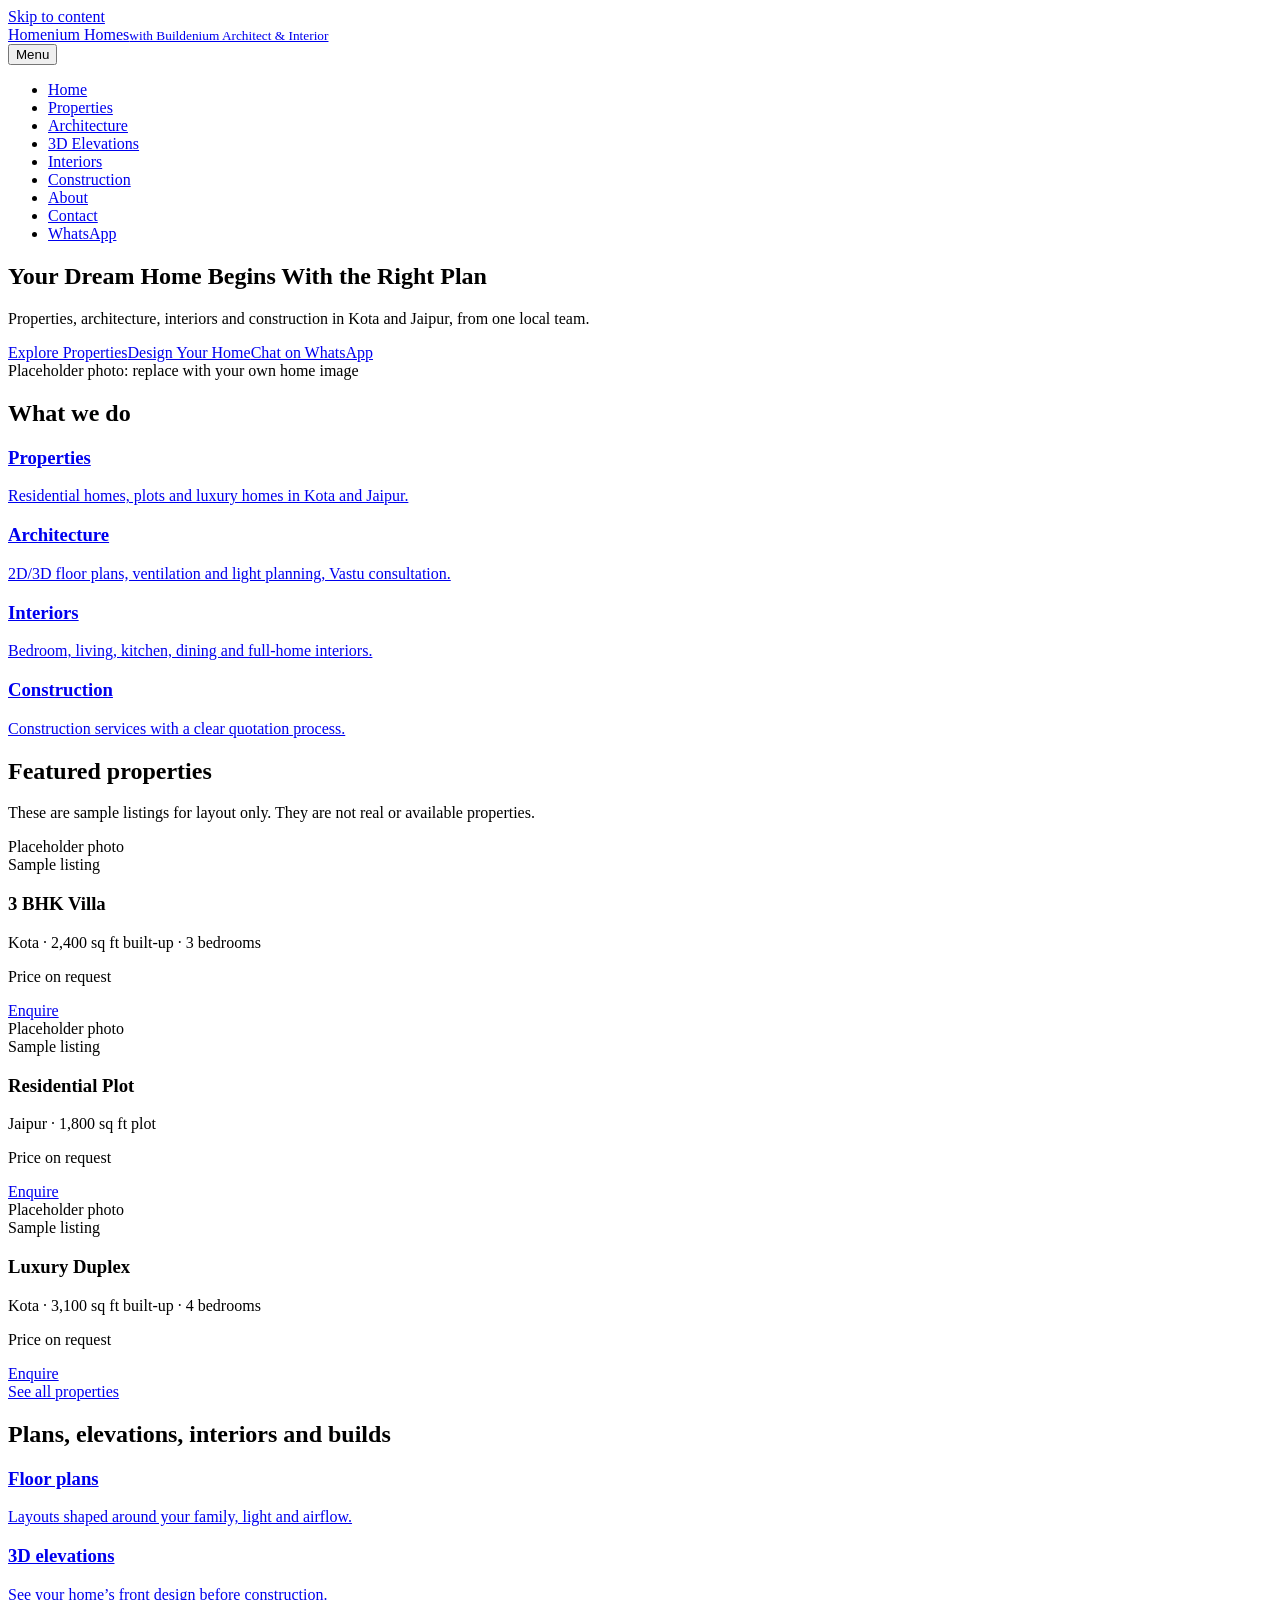
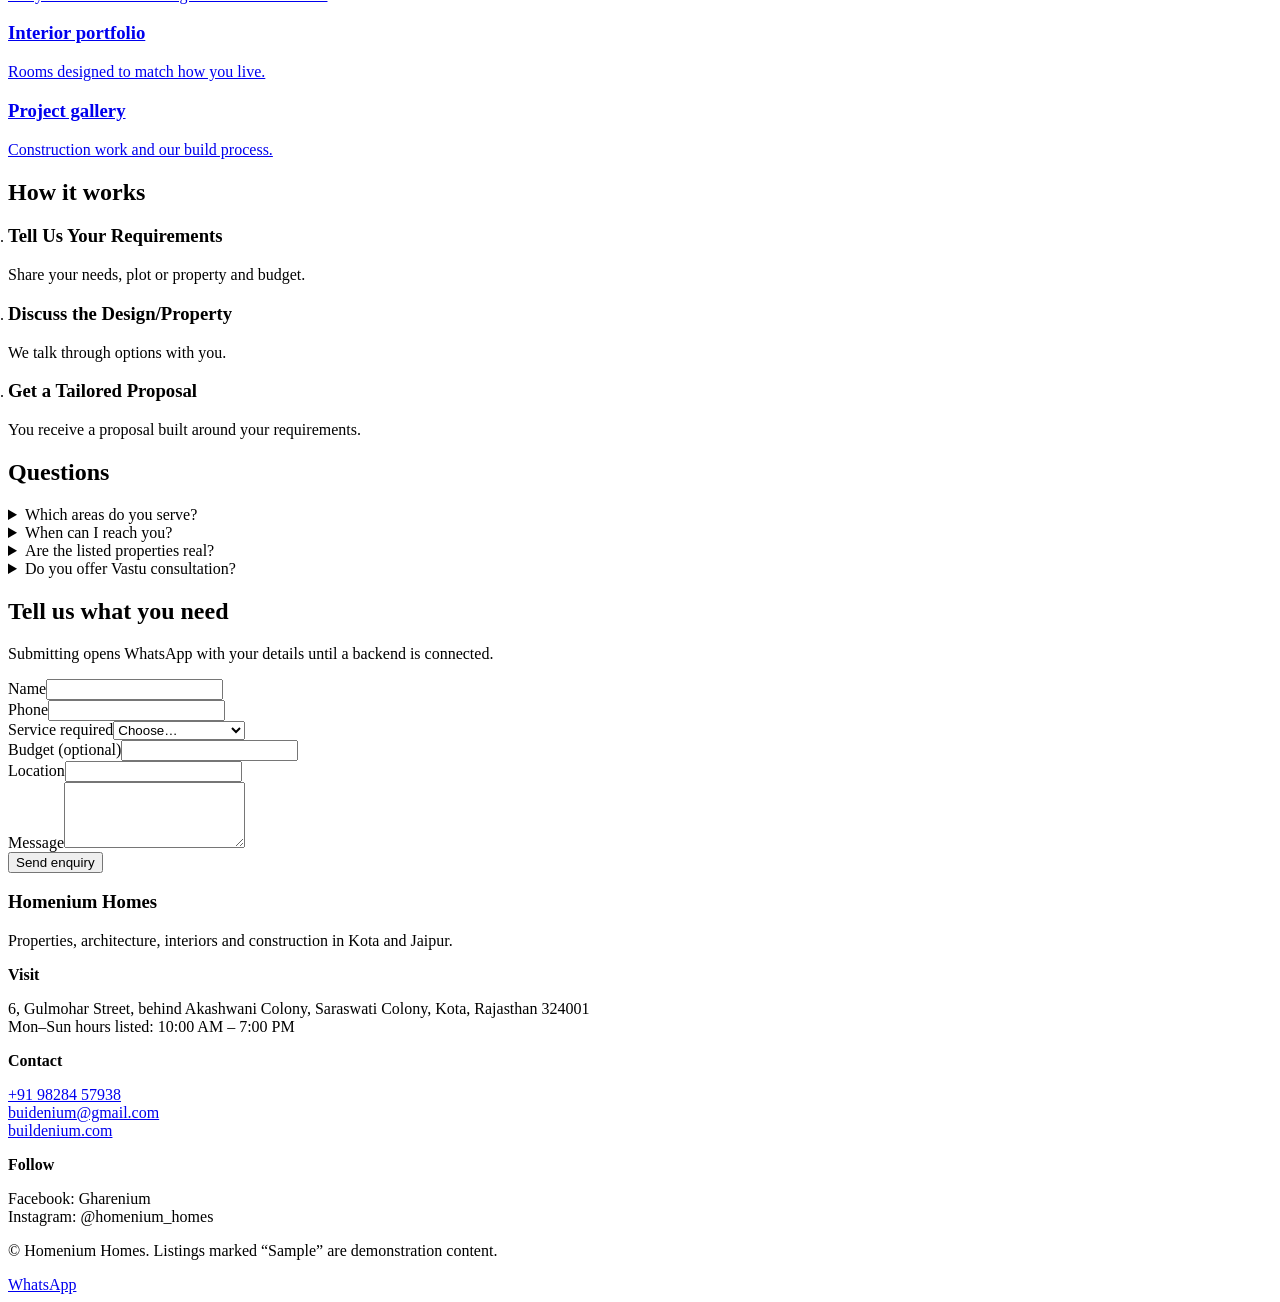
==== index.html @ a64d2742 "Add files via upload" ====
<!doctype html><html lang="en"><head><meta charset="utf-8"><meta name="viewport" content="width=device-width,initial-scale=1,viewport-fit=cover">
<title>Homenium Homes | Properties, Architecture &amp; Interiors in Kota and Jaipur</title><meta name="description" content="Homenium Homes and Buildenium Architect &amp; Interior: properties, floor plans, 3D elevations, Vastu, interiors and construction in Kota and Jaipur, Rajasthan."><link rel="canonical" href="https://www.buildenium.com/">
<link rel="preconnect" href="https://fonts.googleapis.com"><link rel="preconnect" href="https://fonts.gstatic.com" crossorigin>
<link href="https://fonts.googleapis.com/css2?family=Cormorant+Garamond:wght@600;700&family=Manrope:wght@400;600;700&display=swap" rel="stylesheet">
<link rel="stylesheet" href="assets/styles.css"></head><body><a class="skip" href="#main">Skip to content</a>
<header><div class="wrap bar"><a class="logo" href="index.html">Homenium Homes<small>with Buildenium Architect &amp; Interior</small></a>
<nav aria-label="Main"><button class="menu" aria-expanded="false" aria-controls="nv">Menu</button><ul id="nv">
<li><a href="index.html">Home</a></li><li><a href="properties.html">Properties</a></li><li><a href="architecture.html">Architecture</a></li><li><a href="elevations.html">3D Elevations</a></li><li><a href="interior.html">Interiors</a></li><li><a href="construction.html">Construction</a></li><li><a href="about.html">About</a></li><li><a href="contact.html">Contact</a></li>
<li><a class="btn wa sm" href="https://wa.me/919828457938" target="_blank" rel="noopener">WhatsApp</a></li></ul></nav></div></header><main id="main">
<script type="application/ld+json">{"@context":"https://schema.org","@type":"RealEstateAgent","name":"Homenium Homes","url":"https://www.buildenium.com","telephone":"+919828457938","email":"buidenium@gmail.com","address":{"@type":"PostalAddress","streetAddress":"6, Gulmohar Street, behind Akashwani Colony, Saraswati Colony","addressLocality":"Kota","addressRegion":"Rajasthan","postalCode":"324001","addressCountry":"IN"},"areaServed":["Kota","Jaipur"],"openingHours":"Mo-Su 10:00-19:00","sameAs":["https://www.instagram.com/homenium_homes"]}</script>
<section class="wrap hero"><div><h1>Your Dream Home Begins With the Right Plan</h1>
<p class="lead">Properties, architecture, interiors and construction in Kota and Jaipur, from one local team.</p>
<div class="btns"><a class="btn gold" href="properties.html">Explore Properties</a><a class="btn" href="architecture.html">Design Your Home</a><a class="btn wa" href="https://wa.me/919828457938" target="_blank" rel="noopener">Chat on WhatsApp</a></div></div>
<div class="ph" role="img" aria-label="Placeholder for a luxury Indian home photo"><span>Placeholder photo: replace with your own home image</span></div></section>
<section class="sec alt"><div class="wrap"><h2>What we do</h2><div class="grid">
<a class="card svc" href="properties.html"><h3>Properties</h3><p>Residential homes, plots and luxury homes in Kota and Jaipur.</p></a>
<a class="card svc" href="architecture.html"><h3>Architecture</h3><p>2D/3D floor plans, ventilation and light planning, Vastu consultation.</p></a>
<a class="card svc" href="interior.html"><h3>Interiors</h3><p>Bedroom, living, kitchen, dining and full-home interiors.</p></a>
<a class="card svc" href="construction.html"><h3>Construction</h3><p>Construction services with a clear quotation process.</p></a></div></div></section>
<section class="sec"><div class="wrap"><h2>Featured properties</h2><p class="lead">These are sample listings for layout only. They are not real or available properties.</p>
<div class="grid">
<article class="card"><div class="ph"><span>Placeholder photo</span></div><div class="body"><span class="tag">Sample listing</span><h3>3 BHK Villa</h3><p class="meta">Kota · 2,400 sq ft built-up · 3 bedrooms</p><p class="price">Price on request</p><a class="btn sm" href="contact.html#enquiry">Enquire</a></div></article>
<article class="card"><div class="ph"><span>Placeholder photo</span></div><div class="body"><span class="tag">Sample listing</span><h3>Residential Plot</h3><p class="meta">Jaipur · 1,800 sq ft plot</p><p class="price">Price on request</p><a class="btn sm" href="contact.html#enquiry">Enquire</a></div></article>
<article class="card"><div class="ph"><span>Placeholder photo</span></div><div class="body"><span class="tag">Sample listing</span><h3>Luxury Duplex</h3><p class="meta">Kota · 3,100 sq ft built-up · 4 bedrooms</p><p class="price">Price on request</p><a class="btn sm" href="contact.html#enquiry">Enquire</a></div></article></div>
<div class="btns"><a class="btn ghost" href="properties.html">See all properties</a></div></div></section>
<section class="sec alt"><div class="wrap"><h2>Plans, elevations, interiors and builds</h2><div class="grid">
<a class="card svc" href="architecture.html"><h3>Floor plans</h3><p>Layouts shaped around your family, light and airflow.</p></a>
<a class="card svc" href="elevations.html"><h3>3D elevations</h3><p>See your home’s front design before construction.</p></a>
<a class="card svc" href="interior.html"><h3>Interior portfolio</h3><p>Rooms designed to match how you live.</p></a>
<a class="card svc" href="construction.html"><h3>Project gallery</h3><p>Construction work and our build process.</p></a></div></div></section>
<section class="sec"><div class="wrap"><h2>How it works</h2><ol class="steps" style="padding:0">
<li><h3>Tell Us Your Requirements</h3><p>Share your needs, plot or property and budget.</p></li>
<li><h3>Discuss the Design/Property</h3><p>We talk through options with you.</p></li>
<li><h3>Get a Tailored Proposal</h3><p>You receive a proposal built around your requirements.</p></li></ol></div></section>
<section class="sec alt"><div class="wrap"><h2>Questions</h2>
<details><summary>Which areas do you serve?</summary><p>Kota and Jaipur, Rajasthan.</p></details>
<details><summary>When can I reach you?</summary><p>10:00 AM to 7:00 PM. Call or WhatsApp +91 98284 57938.</p></details>
<details><summary>Are the listed properties real?</summary><p>Listings marked “Sample” are demonstration content. Ask us for current availability.</p></details>
<details><summary>Do you offer Vastu consultation?</summary><p>Yes, as part of architectural planning.</p></details></div></section>
<section class="sec" id="contact"><div class="wrap" style="max-width:640px"><h2>Tell us what you need</h2><p class="lead">Submitting opens WhatsApp with your details until a backend is connected.</p>
<form id="enquiry" novalidate>
<div><label for="name">Name</label><input id="name" name="name" autocomplete="name" required><div class="err" id="e-name"></div></div>
<div><label for="phone">Phone</label><input id="phone" name="phone" type="tel" autocomplete="tel" required><div class="err" id="e-phone"></div></div>
<div><label for="service">Service required</label><select id="service" name="service"><option value="">Choose…</option><option>Property purchase</option><option>Plot</option><option>Floor plan (2D/3D)</option><option>3D elevation</option><option>Vastu consultation</option><option>Interior design</option><option>Construction</option></select><div class="err" id="e-service"></div></div>
<div><label for="budget">Budget (optional)</label><input id="budget" name="budget"></div>
<div><label for="location">Location</label><input id="location" name="location" required><div class="err" id="e-location"></div></div>
<div><label for="message">Message</label><textarea id="message" name="message" rows="4"></textarea></div>
<button class="btn gold" type="submit">Send enquiry</button><div class="status" role="status" aria-live="polite"></div></form></div></section>
</main><footer><div class="wrap grid"><div><h3>Homenium Homes</h3><p>Properties, architecture, interiors and construction in Kota and Jaipur.</p></div>
<div><b>Visit</b><p>6, Gulmohar Street, behind Akashwani Colony, Saraswati Colony, Kota, Rajasthan 324001<br>Mon–Sun hours listed: 10:00 AM – 7:00 PM</p></div>
<div><b>Contact</b><p><a href="tel:+919828457938">+91 98284 57938</a><br><a href="mailto:buidenium@gmail.com">buidenium@gmail.com</a><br><a href="https://www.buildenium.com">buildenium.com</a></p></div>
<div><b>Follow</b><p>Facebook: Gharenium<br>Instagram: @homenium_homes</p></div></div>
<div class="wrap"><p class="meta">© <span data-year></span> Homenium Homes. Listings marked “Sample” are demonstration content.</p></div></footer>
<a class="fab" href="https://wa.me/919828457938" target="_blank" rel="noopener" aria-label="Chat on WhatsApp">WhatsApp</a><script src="assets/script.js"></script></body></html>
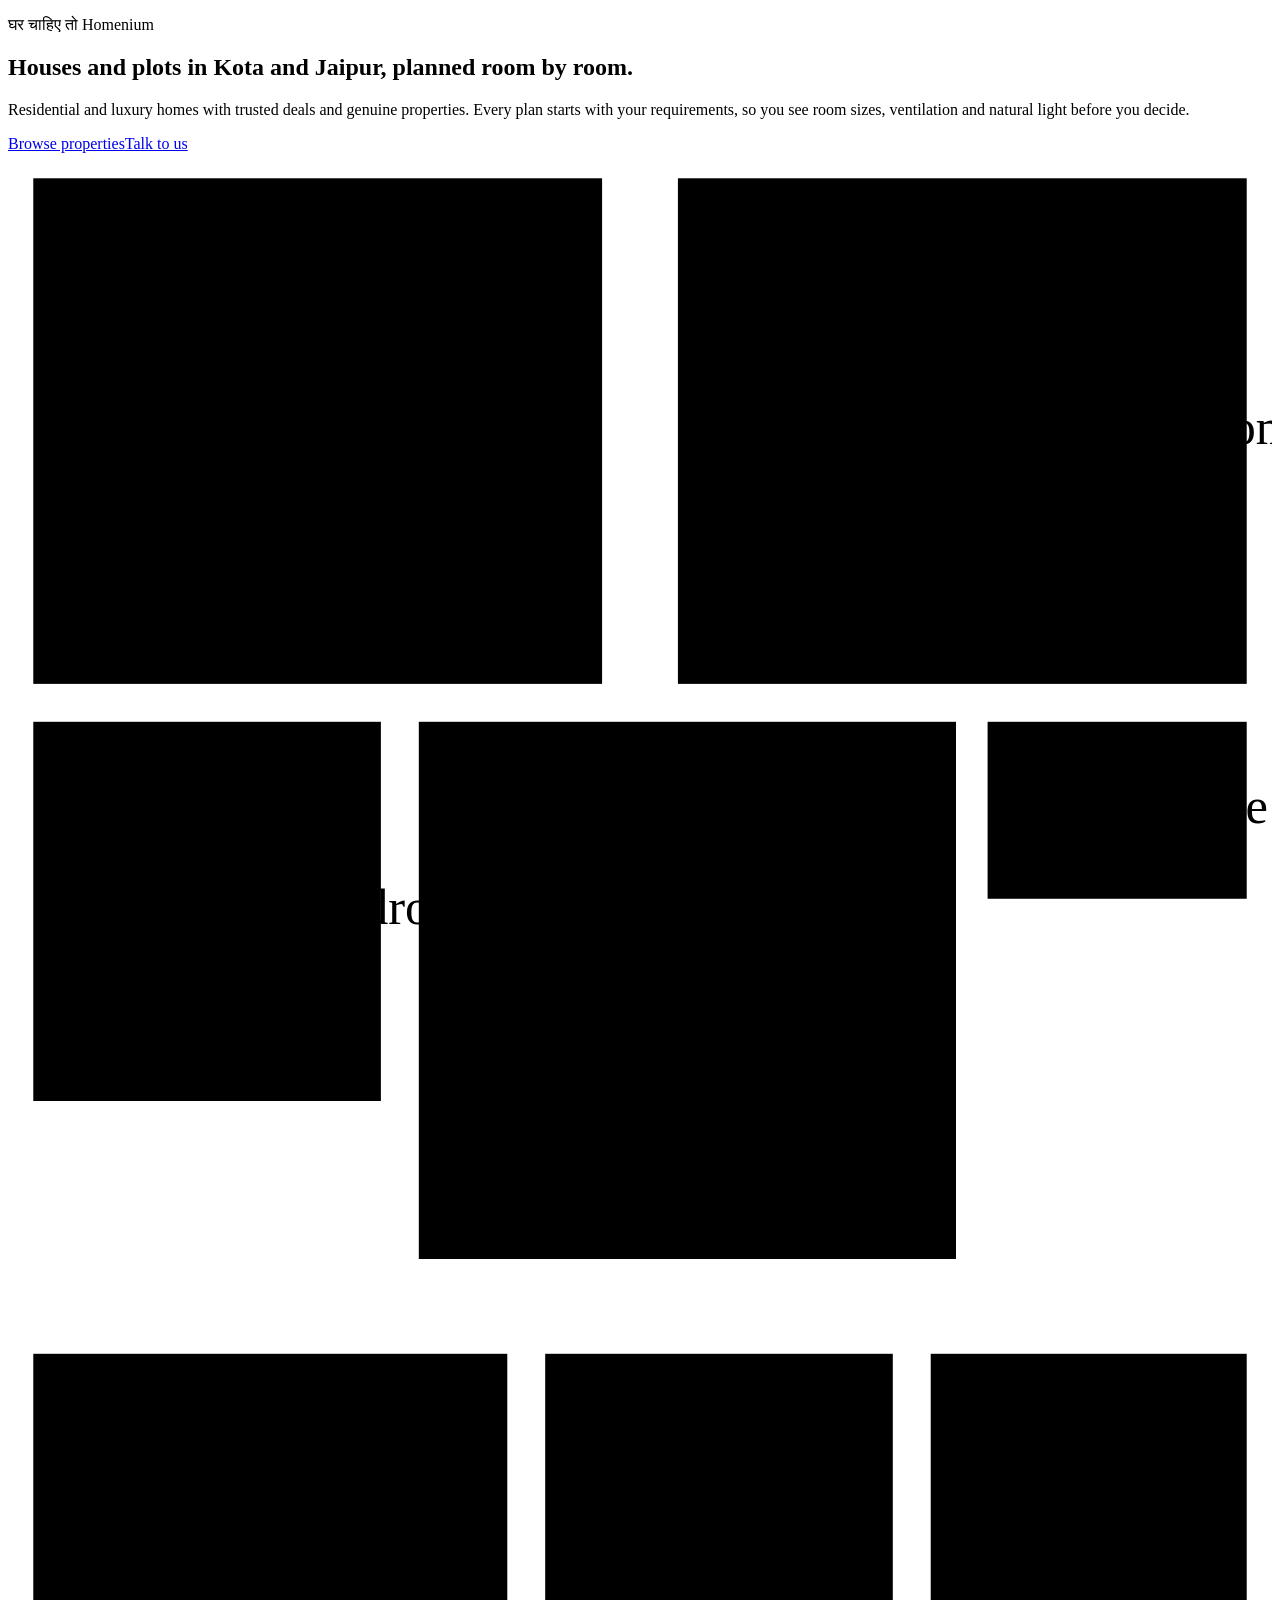
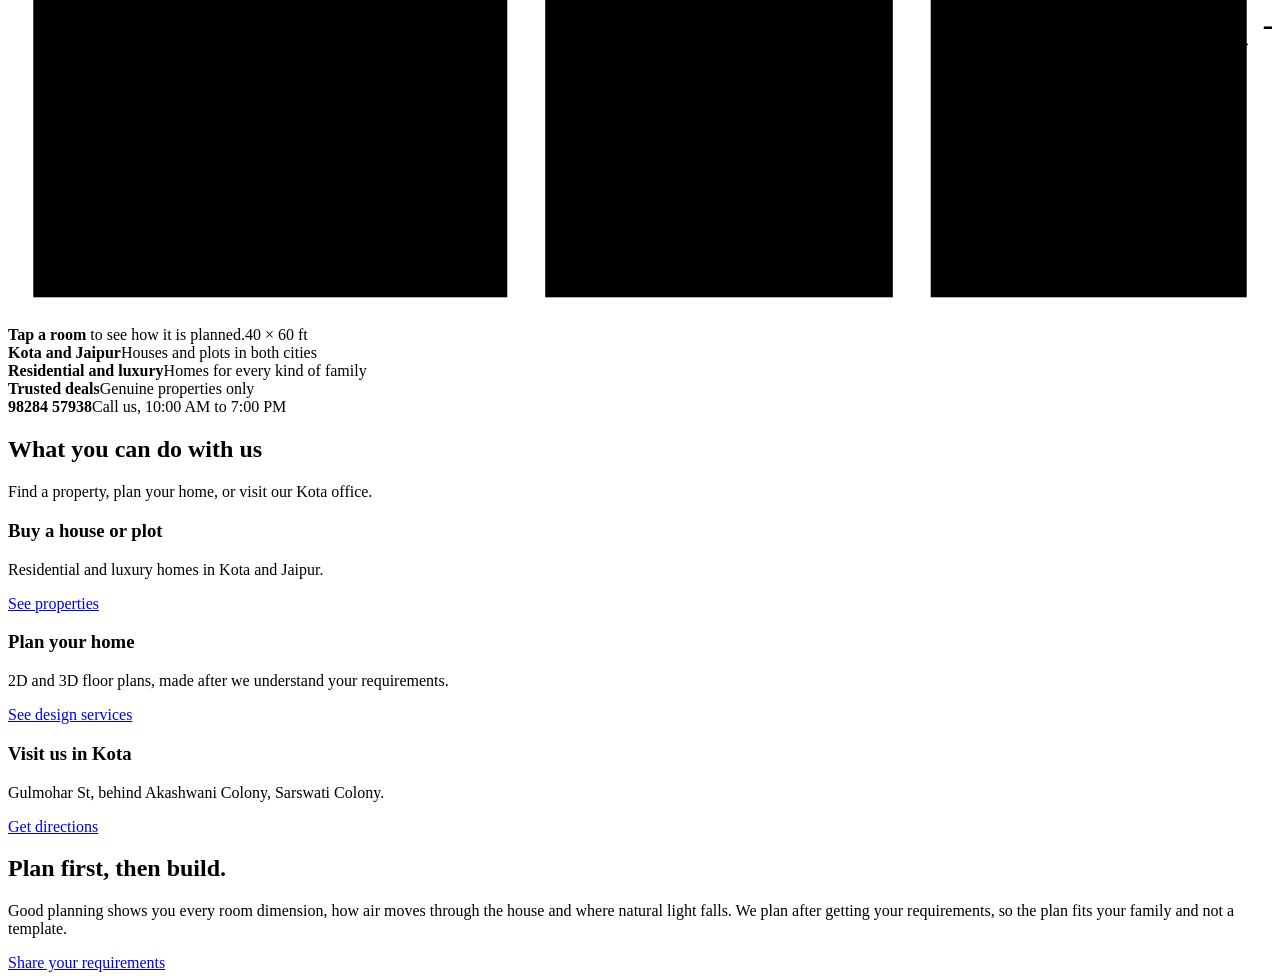
==== commit ecaae526: "Rename index-1.html to index.html" ====
--- a/index.html
+++ b/index.html
@@ -1,54 +1,20 @@
-<!doctype html><html lang="en"><head><meta charset="utf-8"><meta name="viewport" content="width=device-width,initial-scale=1,viewport-fit=cover">
-<title>Homenium Homes | Properties, Architecture &amp; Interiors in Kota and Jaipur</title><meta name="description" content="Homenium Homes and Buildenium Architect &amp; Interior: properties, floor plans, 3D elevations, Vastu, interiors and construction in Kota and Jaipur, Rajasthan."><link rel="canonical" href="https://www.buildenium.com/">
-<link rel="preconnect" href="https://fonts.googleapis.com"><link rel="preconnect" href="https://fonts.gstatic.com" crossorigin>
-<link href="https://fonts.googleapis.com/css2?family=Cormorant+Garamond:wght@600;700&family=Manrope:wght@400;600;700&display=swap" rel="stylesheet">
-<link rel="stylesheet" href="assets/styles.css"></head><body><a class="skip" href="#main">Skip to content</a>
-<header><div class="wrap bar"><a class="logo" href="index.html">Homenium Homes<small>with Buildenium Architect &amp; Interior</small></a>
-<nav aria-label="Main"><button class="menu" aria-expanded="false" aria-controls="nv">Menu</button><ul id="nv">
-<li><a href="index.html">Home</a></li><li><a href="properties.html">Properties</a></li><li><a href="architecture.html">Architecture</a></li><li><a href="elevations.html">3D Elevations</a></li><li><a href="interior.html">Interiors</a></li><li><a href="construction.html">Construction</a></li><li><a href="about.html">About</a></li><li><a href="contact.html">Contact</a></li>
-<li><a class="btn wa sm" href="https://wa.me/919828457938" target="_blank" rel="noopener">WhatsApp</a></li></ul></nav></div></header><main id="main">
-<script type="application/ld+json">{"@context":"https://schema.org","@type":"RealEstateAgent","name":"Homenium Homes","url":"https://www.buildenium.com","telephone":"+919828457938","email":"buidenium@gmail.com","address":{"@type":"PostalAddress","streetAddress":"6, Gulmohar Street, behind Akashwani Colony, Saraswati Colony","addressLocality":"Kota","addressRegion":"Rajasthan","postalCode":"324001","addressCountry":"IN"},"areaServed":["Kota","Jaipur"],"openingHours":"Mo-Su 10:00-19:00","sameAs":["https://www.instagram.com/homenium_homes"]}</script>
-<section class="wrap hero"><div><h1>Your Dream Home Begins With the Right Plan</h1>
-<p class="lead">Properties, architecture, interiors and construction in Kota and Jaipur, from one local team.</p>
-<div class="btns"><a class="btn gold" href="properties.html">Explore Properties</a><a class="btn" href="architecture.html">Design Your Home</a><a class="btn wa" href="https://wa.me/919828457938" target="_blank" rel="noopener">Chat on WhatsApp</a></div></div>
-<div class="ph" role="img" aria-label="Placeholder for a luxury Indian home photo"><span>Placeholder photo: replace with your own home image</span></div></section>
-<section class="sec alt"><div class="wrap"><h2>What we do</h2><div class="grid">
-<a class="card svc" href="properties.html"><h3>Properties</h3><p>Residential homes, plots and luxury homes in Kota and Jaipur.</p></a>
-<a class="card svc" href="architecture.html"><h3>Architecture</h3><p>2D/3D floor plans, ventilation and light planning, Vastu consultation.</p></a>
-<a class="card svc" href="interior.html"><h3>Interiors</h3><p>Bedroom, living, kitchen, dining and full-home interiors.</p></a>
-<a class="card svc" href="construction.html"><h3>Construction</h3><p>Construction services with a clear quotation process.</p></a></div></div></section>
-<section class="sec"><div class="wrap"><h2>Featured properties</h2><p class="lead">These are sample listings for layout only. They are not real or available properties.</p>
+<!DOCTYPE html><html lang="en"><head><meta charset="utf-8"><meta name="viewport" content="width=device-width,initial-scale=1"><meta name="description" content="Homenium Homes: houses and plots in Kota and Jaipur. Residential and luxury homes, trusted deals, genuine properties."><title>Houses and plots in Kota and Jaipur | Homenium Homes</title><link rel="preconnect" href="https://fonts.googleapis.com"><link rel="preconnect" href="https://fonts.gstatic.com" crossorigin><link href="https://fonts.googleapis.com/css2?family=DM+Sans:wght@400;500;700&family=Fraunces:wght@500;600&display=swap" rel="stylesheet"><link rel="stylesheet" href="css/styles.css"></head><body data-page="index"><div id="site-header"></div><main>
+<section class="hero"><div class="wrap hero-grid">
+<div><p class="hi">घर चाहिए तो Homenium</p><h1>Houses and plots in Kota and Jaipur, planned room by room.</h1>
+<p>Residential and luxury homes with trusted deals and genuine properties. Every plan starts with your requirements, so you see room sizes, ventilation and natural light before you decide.</p>
+<div class="row"><a class="btn" href="properties.html">Browse properties</a><a class="btn ghost" href="contact.html">Talk to us</a></div></div>
+<div class="plan"><svg viewBox="0 0 400 560" role="group" aria-label="Sample 40 by 60 ft luxury house plan"><rect class="room" tabindex="0" role="button" aria-label="Bedroom" data-name="Bedroom" data-note="Attached dressing area and wash room, with light from the open-to-sky court." x="8" y="8" width="180" height="160"/><rect class="room" tabindex="0" role="button" aria-label="Master bedroom" data-name="Master bedroom" data-note="Mirrors the bedroom across the court, with its own dressing and shower area." x="212" y="8" width="180" height="160"/><rect class="room" tabindex="0" role="button" aria-label="Kids bedroom" data-name="Kids bedroom" data-note="Placed beside the hall so it is easy to keep an eye on." x="8" y="180" width="110" height="120"/><rect class="room" tabindex="0" role="button" aria-label="Big hall" data-name="Big hall" data-note="The central living space that the other rooms open into." x="130" y="180" width="170" height="170"/><rect class="room" tabindex="0" role="button" aria-label="Temple" data-name="Temple" data-note="A dedicated puja space beside the staircase." x="310" y="180" width="82" height="56"/><rect class="room" tabindex="0" role="button" aria-label="Guest room" data-name="Guest room" data-note="Sits at the front, close to the porch and entrance." x="8" y="380" width="150" height="172"/><rect class="room" tabindex="0" role="button" aria-label="Porch" data-name="Porch" data-note="Covered parking for a car and a two-wheeler." x="170" y="380" width="110" height="172"/><rect class="room" tabindex="0" role="button" aria-label="Kitchen cum dining" data-name="Kitchen cum dining" data-note="Kitchen and dining combined, with a fridge niche." x="292" y="380" width="100" height="172"/><text x="98" y="92">Bedroom</text><text x="302" y="92">Master bedroom</text><text x="63" y="244">Kids bedroom</text><text x="215" y="268">Big hall</text><text x="351" y="212">Temple</text><text x="83" y="472">Guest room</text><text x="225" y="472">Porch</text><text x="342" y="472">Kitchen + dining</text></svg><div class="plan-cap"><span id="room-info"><b>Tap a room</b> to see how it is planned.</span><span>40 × 60 ft</span></div></div>
+</div></section>
+<section><div class="wrap"><div class="facts">
+<div><strong>Kota and Jaipur</strong><span>Houses and plots in both cities</span></div>
+<div><strong>Residential and luxury</strong><span>Homes for every kind of family</span></div>
+<div><strong>Trusted deals</strong><span>Genuine properties only</span></div>
+<div><strong>98284 57938</strong><span>Call us, 10:00 AM to 7:00 PM</span></div></div></div></section>
+<section class="stone"><div class="wrap"><div class="head"><h2>What you can do with us</h2><p class="lead">Find a property, plan your home, or visit our Kota office.</p></div>
 <div class="grid">
-<article class="card"><div class="ph"><span>Placeholder photo</span></div><div class="body"><span class="tag">Sample listing</span><h3>3 BHK Villa</h3><p class="meta">Kota · 2,400 sq ft built-up · 3 bedrooms</p><p class="price">Price on request</p><a class="btn sm" href="contact.html#enquiry">Enquire</a></div></article>
-<article class="card"><div class="ph"><span>Placeholder photo</span></div><div class="body"><span class="tag">Sample listing</span><h3>Residential Plot</h3><p class="meta">Jaipur · 1,800 sq ft plot</p><p class="price">Price on request</p><a class="btn sm" href="contact.html#enquiry">Enquire</a></div></article>
-<article class="card"><div class="ph"><span>Placeholder photo</span></div><div class="body"><span class="tag">Sample listing</span><h3>Luxury Duplex</h3><p class="meta">Kota · 3,100 sq ft built-up · 4 bedrooms</p><p class="price">Price on request</p><a class="btn sm" href="contact.html#enquiry">Enquire</a></div></article></div>
-<div class="btns"><a class="btn ghost" href="properties.html">See all properties</a></div></div></section>
-<section class="sec alt"><div class="wrap"><h2>Plans, elevations, interiors and builds</h2><div class="grid">
-<a class="card svc" href="architecture.html"><h3>Floor plans</h3><p>Layouts shaped around your family, light and airflow.</p></a>
-<a class="card svc" href="elevations.html"><h3>3D elevations</h3><p>See your home’s front design before construction.</p></a>
-<a class="card svc" href="interior.html"><h3>Interior portfolio</h3><p>Rooms designed to match how you live.</p></a>
-<a class="card svc" href="construction.html"><h3>Project gallery</h3><p>Construction work and our build process.</p></a></div></div></section>
-<section class="sec"><div class="wrap"><h2>How it works</h2><ol class="steps" style="padding:0">
-<li><h3>Tell Us Your Requirements</h3><p>Share your needs, plot or property and budget.</p></li>
-<li><h3>Discuss the Design/Property</h3><p>We talk through options with you.</p></li>
-<li><h3>Get a Tailored Proposal</h3><p>You receive a proposal built around your requirements.</p></li></ol></div></section>
-<section class="sec alt"><div class="wrap"><h2>Questions</h2>
-<details><summary>Which areas do you serve?</summary><p>Kota and Jaipur, Rajasthan.</p></details>
-<details><summary>When can I reach you?</summary><p>10:00 AM to 7:00 PM. Call or WhatsApp +91 98284 57938.</p></details>
-<details><summary>Are the listed properties real?</summary><p>Listings marked “Sample” are demonstration content. Ask us for current availability.</p></details>
-<details><summary>Do you offer Vastu consultation?</summary><p>Yes, as part of architectural planning.</p></details></div></section>
-<section class="sec" id="contact"><div class="wrap" style="max-width:640px"><h2>Tell us what you need</h2><p class="lead">Submitting opens WhatsApp with your details until a backend is connected.</p>
-<form id="enquiry" novalidate>
-<div><label for="name">Name</label><input id="name" name="name" autocomplete="name" required><div class="err" id="e-name"></div></div>
-<div><label for="phone">Phone</label><input id="phone" name="phone" type="tel" autocomplete="tel" required><div class="err" id="e-phone"></div></div>
-<div><label for="service">Service required</label><select id="service" name="service"><option value="">Choose…</option><option>Property purchase</option><option>Plot</option><option>Floor plan (2D/3D)</option><option>3D elevation</option><option>Vastu consultation</option><option>Interior design</option><option>Construction</option></select><div class="err" id="e-service"></div></div>
-<div><label for="budget">Budget (optional)</label><input id="budget" name="budget"></div>
-<div><label for="location">Location</label><input id="location" name="location" required><div class="err" id="e-location"></div></div>
-<div><label for="message">Message</label><textarea id="message" name="message" rows="4"></textarea></div>
-<button class="btn gold" type="submit">Send enquiry</button><div class="status" role="status" aria-live="polite"></div></form></div></section>
-</main><footer><div class="wrap grid"><div><h3>Homenium Homes</h3><p>Properties, architecture, interiors and construction in Kota and Jaipur.</p></div>
-<div><b>Visit</b><p>6, Gulmohar Street, behind Akashwani Colony, Saraswati Colony, Kota, Rajasthan 324001<br>Mon–Sun hours listed: 10:00 AM – 7:00 PM</p></div>
-<div><b>Contact</b><p><a href="tel:+919828457938">+91 98284 57938</a><br><a href="mailto:buidenium@gmail.com">buidenium@gmail.com</a><br><a href="https://www.buildenium.com">buildenium.com</a></p></div>
-<div><b>Follow</b><p>Facebook: Gharenium<br>Instagram: @homenium_homes</p></div></div>
-<div class="wrap"><p class="meta">© <span data-year></span> Homenium Homes. Listings marked “Sample” are demonstration content.</p></div></footer>
-<a class="fab" href="https://wa.me/919828457938" target="_blank" rel="noopener" aria-label="Chat on WhatsApp">WhatsApp</a><script src="assets/script.js"></script></body></html>
+<article class="card"><div class="body"><h3>Buy a house or plot</h3><p>Residential and luxury homes in Kota and Jaipur.</p><a href="properties.html">See properties</a></div></article>
+<article class="card"><div class="body"><h3>Plan your home</h3><p>2D and 3D floor plans, made after we understand your requirements.</p><a href="services.html">See design services</a></div></article>
+<article class="card"><div class="body"><h3>Visit us in Kota</h3><p>Gulmohar St, behind Akashwani Colony, Sarswati Colony.</p><a href="contact.html">Get directions</a></div></article>
+</div></div></section>
+<section class="dark"><div class="wrap split"><h2>Plan first, then build.</h2><div><p>Good planning shows you every room dimension, how air moves through the house and where natural light falls. We plan after getting your requirements, so the plan fits your family and not a template.</p><div class="row"><a class="btn" href="contact.html">Share your requirements</a></div></div></div></section>
+</main><div id="site-footer"></div><script src="js/main.js"></script></body></html>
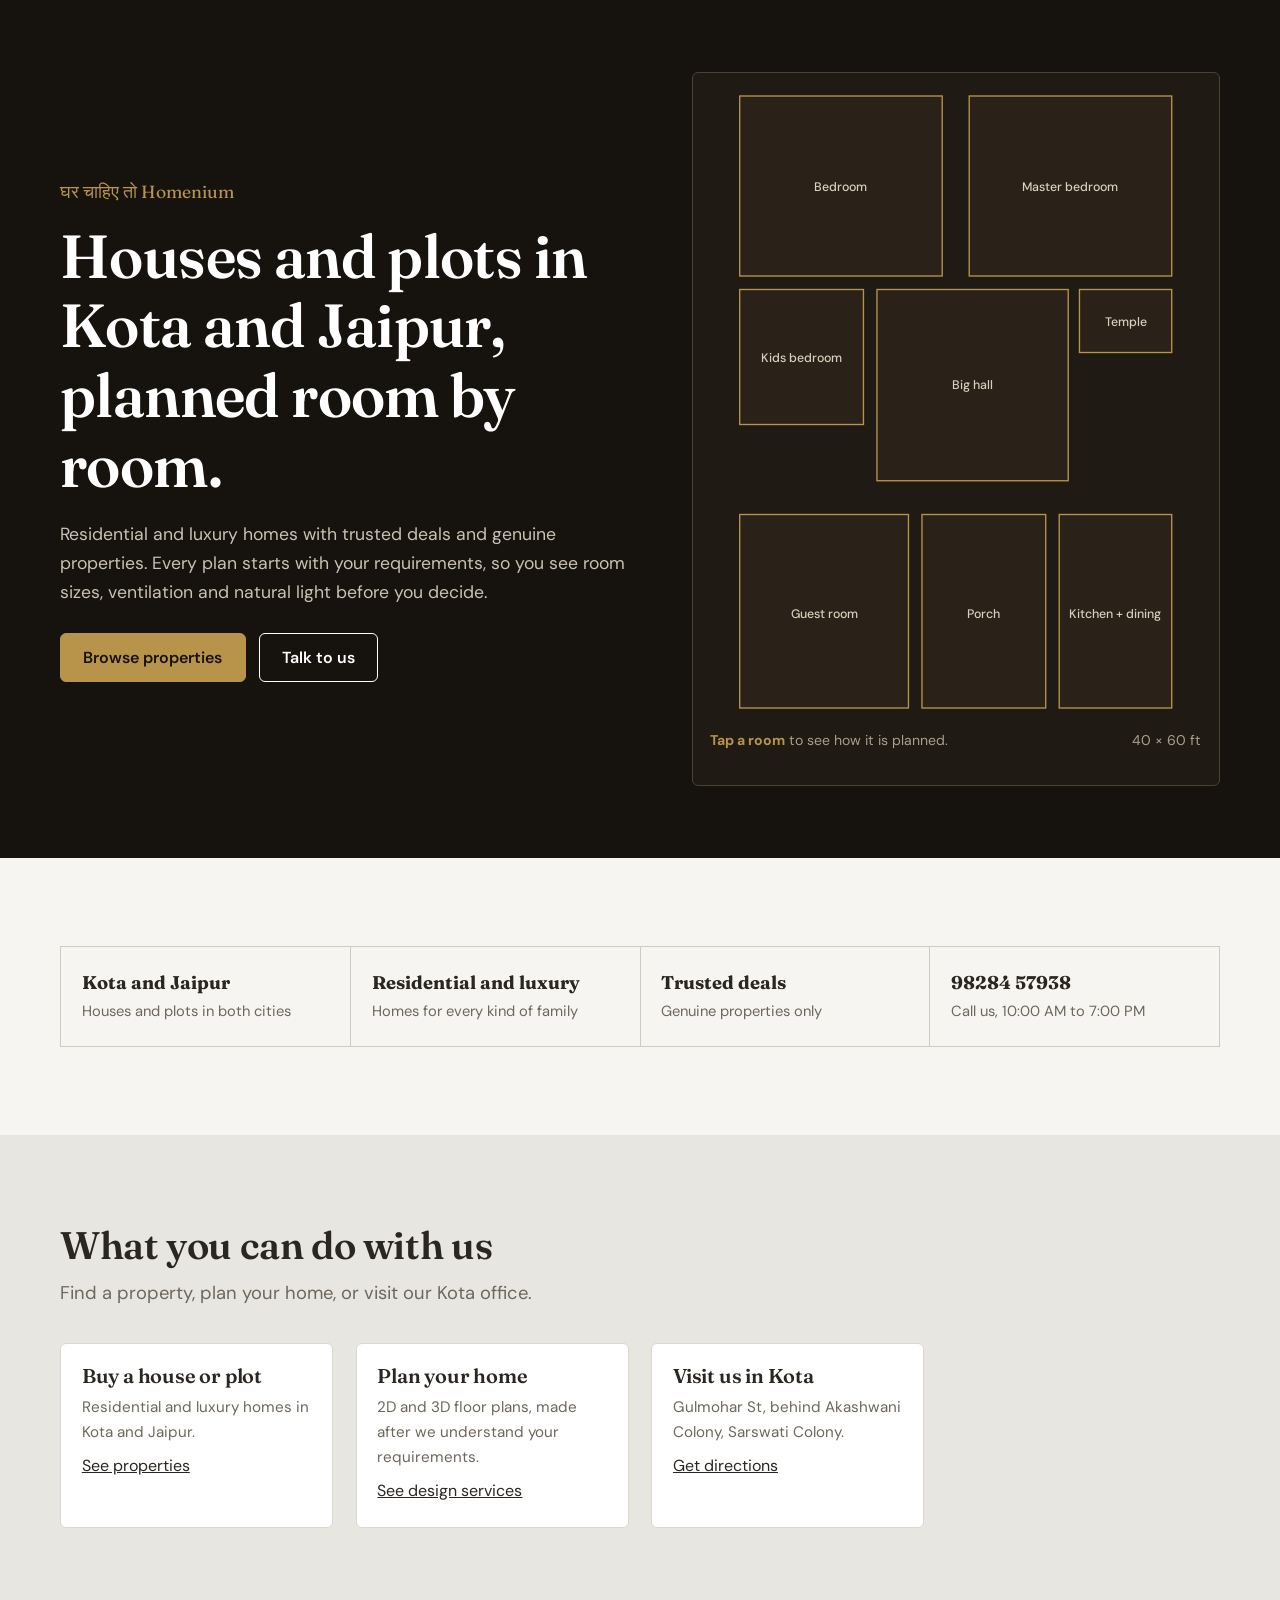
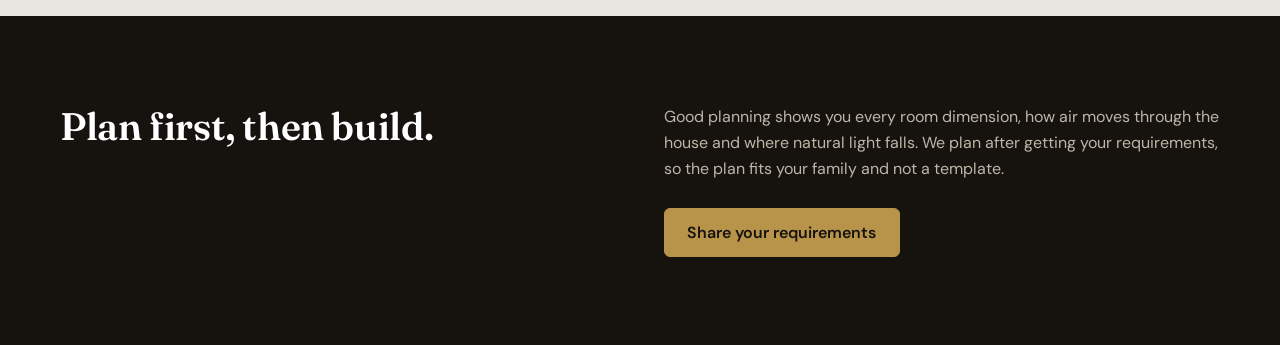
==== commit e08e8246: "Update index.html" ====
--- a/index.html
+++ b/index.html
@@ -1,4 +1,4 @@
-<!DOCTYPE html><html lang="en"><head><meta charset="utf-8"><meta name="viewport" content="width=device-width,initial-scale=1"><meta name="description" content="Homenium Homes: houses and plots in Kota and Jaipur. Residential and luxury homes, trusted deals, genuine properties."><title>Houses and plots in Kota and Jaipur | Homenium Homes</title><link rel="preconnect" href="https://fonts.googleapis.com"><link rel="preconnect" href="https://fonts.gstatic.com" crossorigin><link href="https://fonts.googleapis.com/css2?family=DM+Sans:wght@400;500;700&family=Fraunces:wght@500;600&display=swap" rel="stylesheet"><link rel="stylesheet" href="css/styles.css"></head><body data-page="index"><div id="site-header"></div><main>
+<!DOCTYPE html><html lang="en"><head><meta charset="utf-8"><meta name="viewport" content="width=device-width,initial-scale=1"><meta name="description" content="Homenium Homes: houses and plots in Kota and Jaipur. Residential and luxury homes, trusted deals, genuine properties."><title>Houses and plots in Kota and Jaipur | Homenium Homes</title><link rel="preconnect" href="https://fonts.googleapis.com"><link rel="preconnect" href="https://fonts.gstatic.com" crossorigin><link href="https://fonts.googleapis.com/css2?family=DM+Sans:wght@400;500;700&family=Fraunces:wght@500;600&display=swap" rel="stylesheet"><link rel="stylesheet" href="styles.css"></head><body data-page="index"><div id="site-header"></div><main>
 <section class="hero"><div class="wrap hero-grid">
 <div><p class="hi">घर चाहिए तो Homenium</p><h1>Houses and plots in Kota and Jaipur, planned room by room.</h1>
 <p>Residential and luxury homes with trusted deals and genuine properties. Every plan starts with your requirements, so you see room sizes, ventilation and natural light before you decide.</p>
--- a/styles.css
+++ b/styles.css
@@ -0,0 +1,83 @@
+:root{--ink:#16130f;--ink2:#26211a;--brass:#b8934a;--brass-d:#8a6b2c;--stone:#e8e6e1;--paper:#f6f5f2;--text:#2a2620;--mute:#6d675c;--r:6px;--maxw:1160px;
+--serif:'Fraunces',Georgia,serif;--sans:'DM Sans',system-ui,-apple-system,'Segoe UI',sans-serif}
+*{box-sizing:border-box;margin:0}
+html{scroll-behavior:smooth}
+body{font:400 1rem/1.65 var(--sans);color:var(--text);background:var(--paper)}
+img,svg{max-width:100%;display:block}
+a{color:inherit}
+:focus-visible{outline:3px solid var(--brass);outline-offset:3px}
+.wrap{width:min(100% - 2.5rem,var(--maxw));margin-inline:auto}
+h1,h2,h3{font-family:var(--serif);line-height:1.15;font-weight:600;letter-spacing:-.01em}
+h1{font-size:clamp(2.2rem,5.5vw,3.8rem)}h2{font-size:clamp(1.6rem,3.5vw,2.4rem)}h3{font-size:1.25rem}
+p{max-width:62ch}
+.lead{font-size:1.15rem;color:var(--mute)}
+section{padding:clamp(3rem,7vw,5.5rem) 0}
+.dark{background:var(--ink);color:#e9e5dc}.dark .lead,.dark p{color:#bdb6a8}.dark h2,.dark h3{color:#fff}
+.stone{background:var(--stone)}
+header.site{position:sticky;top:0;z-index:50;background:rgba(22,19,15,.97);color:#fff}
+.bar{display:flex;align-items:center;justify-content:space-between;height:68px}
+.brand{display:flex;align-items:center;gap:.7rem;text-decoration:none;font-family:var(--serif);font-size:1.3rem;font-weight:600}
+.mark{width:36px;height:36px;border:1.5px solid var(--brass);display:grid;place-items:center;color:var(--brass);font-size:1.1rem}
+nav ul{list-style:none;display:flex;gap:.25rem;padding:0}
+nav a{display:block;padding:.5rem .9rem;text-decoration:none;color:#cfc8b9;font-size:.95rem}
+nav a:hover{color:#fff}nav a[aria-current=page]{color:var(--brass);box-shadow:inset 0 -2px var(--brass)}
+.burger{display:none;background:none;border:1px solid #4a4235;color:#fff;border-radius:var(--r);padding:.45rem .8rem;font:inherit;cursor:pointer}
+@media(max-width:760px){.burger{display:block}
+nav{position:absolute;inset:68px 0 auto;background:var(--ink);max-height:0;overflow:hidden;transition:max-height .3s}
+nav.open{max-height:360px;border-bottom:1px solid #3a3226}nav ul{flex-direction:column;padding:.5rem 1.25rem 1rem}
+nav a[aria-current=page]{box-shadow:none}}
+.btn{display:inline-block;padding:.8rem 1.4rem;border-radius:var(--r);background:var(--brass);color:var(--ink);text-decoration:none;border:1px solid var(--brass);cursor:pointer;font:600 1rem var(--sans);transition:background .2s}
+.btn:hover{background:#cfa95d}
+.btn.ghost{background:transparent;color:inherit;border-color:currentColor}.btn.ghost:hover{background:rgba(255,255,255,.08)}
+.row{display:flex;gap:.8rem;flex-wrap:wrap;margin-top:1.6rem}
+.hero{background:var(--ink);color:#fff;padding:clamp(2.5rem,6vw,4.5rem) 0}
+.hero-grid{display:grid;grid-template-columns:1.05fr .95fr;gap:3rem;align-items:center}
+.hero p{color:#c9c2b3;margin-top:1.2rem;font-size:1.1rem}
+.hero .hi{color:var(--brass);font-family:var(--serif);margin:0 0 1rem}
+.plan{background:#1f1a14;border:1px solid #4a4235;padding:.9rem;border-radius:var(--r)}
+.plan svg{width:100%;max-height:70vh;height:auto}
+.plan .room{fill:rgba(184,147,74,.07);stroke:var(--brass);stroke-width:1.2;transition:fill .2s;cursor:pointer}
+.plan .room:hover,.plan .room.on{fill:rgba(184,147,74,.35)}
+.plan text{fill:#d8d0be;font:500 11px var(--sans);text-anchor:middle;pointer-events:none}
+.plan-cap{display:flex;justify-content:space-between;gap:1rem;font-size:.88rem;color:#a89f8d;padding:.7rem .2rem 0}
+.plan-cap b{color:var(--brass)}
+.plan-cap #room-info{min-height:3em}
+@media(max-width:860px){.hero-grid{grid-template-columns:1fr}}
+.facts{display:grid;grid-template-columns:repeat(auto-fit,minmax(200px,1fr));gap:1px;background:#cfcbc2;border:1px solid #cfcbc2}
+.facts div{background:var(--paper);padding:1.3rem}
+.facts strong{display:block;font-family:var(--serif);font-size:1.15rem}
+.facts span{color:var(--mute);font-size:.92rem}
+.head{margin-bottom:2.2rem}.head p{margin-top:.7rem}
+.grid{display:grid;grid-template-columns:repeat(auto-fill,minmax(270px,1fr));gap:1.4rem}
+.card{background:#fff;border:1px solid #dcd8ce;border-radius:var(--r);overflow:hidden;display:flex;flex-direction:column}
+.card[hidden]{display:none}
+.card .body{padding:1.2rem 1.3rem 1.4rem;display:flex;flex-direction:column;gap:.5rem;flex:1}
+.card p{font-size:.95rem;color:var(--mute)}
+.thumb{aspect-ratio:4/3;background:var(--ink2);padding:.8rem}
+.thumb svg{width:100%;height:100%}
+.tags{display:flex;flex-wrap:wrap;gap:.4rem;margin-top:auto;padding-top:.5rem}
+.tag{font-size:.8rem;padding:.2rem .6rem;border:1px solid #d3cdbf;border-radius:99px;color:var(--mute)}
+.split{display:grid;grid-template-columns:1fr 1fr;gap:3rem;align-items:start}
+@media(max-width:800px){.split{grid-template-columns:1fr;gap:1.5rem}}
+.list{list-style:none;padding:0;display:grid;gap:.7rem;margin-top:1.2rem}
+.list li{padding-left:1.6rem;position:relative}
+.list li:before{content:"";position:absolute;left:0;top:.8em;width:.8rem;height:2px;background:var(--brass)}
+.filters{display:flex;gap:.5rem;flex-wrap:wrap;margin-bottom:1.6rem}
+.chip{padding:.5rem 1rem;border:1px solid #c9c4b6;background:#fff;border-radius:99px;font:500 .92rem var(--sans);cursor:pointer}
+.chip[aria-pressed=true]{background:var(--ink);color:#fff;border-color:var(--ink)}
+.empty{padding:2rem;border:1px dashed #b9b3a3;border-radius:var(--r);color:var(--mute)}
+form{display:grid;gap:1rem}
+label{display:grid;gap:.35rem;font-weight:600;font-size:.92rem}
+input,select,textarea{font:400 1rem var(--sans);padding:.75rem .9rem;border:1px solid #bdb7a8;border-radius:var(--r);background:#fff;color:var(--text);width:100%}
+.two{display:grid;grid-template-columns:1fr 1fr;gap:1rem}@media(max-width:560px){.two{grid-template-columns:1fr}}
+.err{color:#a3281c;font-weight:500;font-size:.85rem;min-height:1.2em}
+.ok{padding:1rem 1.2rem;background:#e6efe1;border:1px solid #9bb88e;border-radius:var(--r)}
+.info{display:grid;gap:1.2rem}.info h3{font:700 1rem var(--sans)}.info a{color:var(--brass-d)}
+.page-title{background:var(--ink);color:#fff;padding:clamp(2.5rem,6vw,4rem) 0}.page-title p{color:#c9c2b3;margin-top:.8rem}
+footer.site{background:var(--ink);color:#bdb6a8;padding:3rem 0 1.5rem}
+.fgrid{display:grid;grid-template-columns:1.4fr 1fr 1fr;gap:2rem}@media(max-width:700px){.fgrid{grid-template-columns:1fr}}
+footer h4{color:#fff;font:600 1.1rem var(--serif);margin-bottom:.6rem}
+footer a{display:block;text-decoration:none;padding:.15rem 0}footer a:hover{color:var(--brass)}
+.legal{border-top:1px solid #3a3226;margin-top:2rem;padding-top:1rem;font-size:.85rem}
+.hero .wrap{animation:in .8s ease both}@keyframes in{from{opacity:0;transform:translateY(14px)}}
+@media(prefers-reduced-motion:reduce){*{animation:none!important;transition:none!important}html{scroll-behavior:auto}}
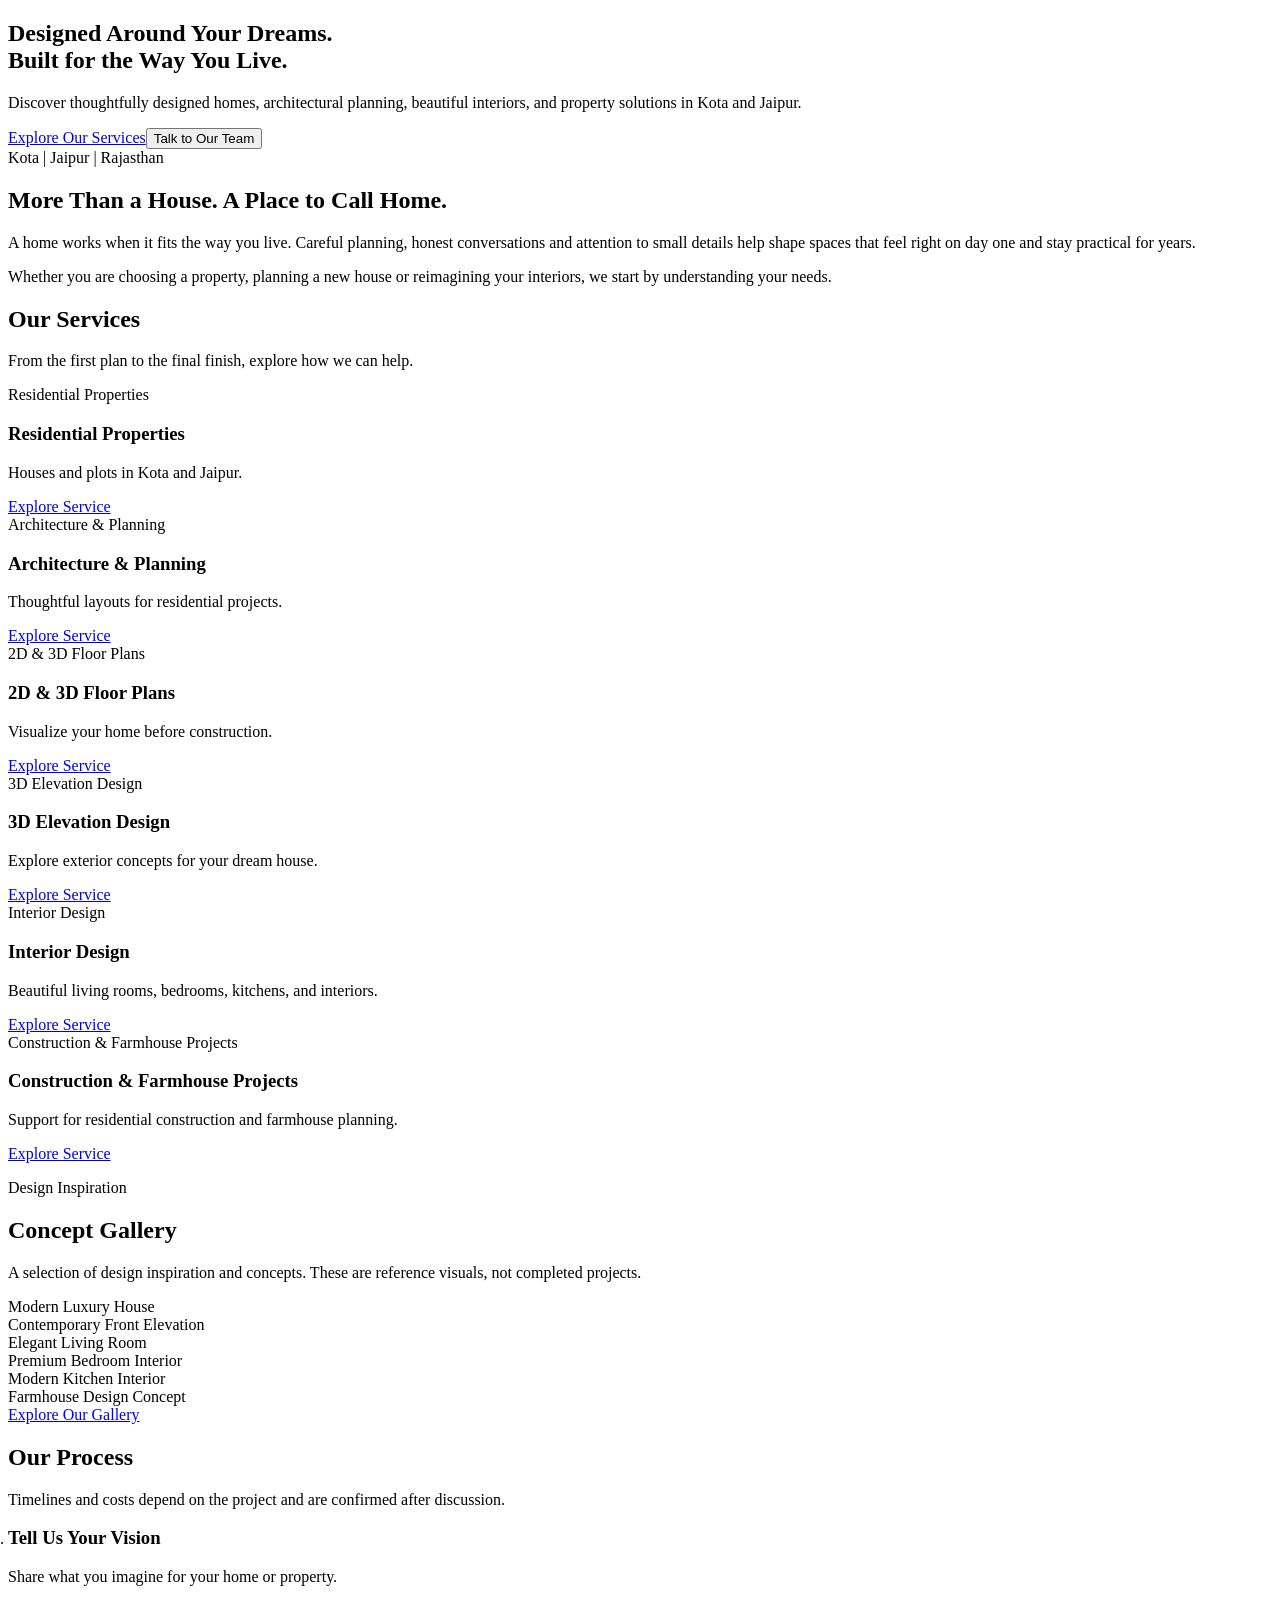
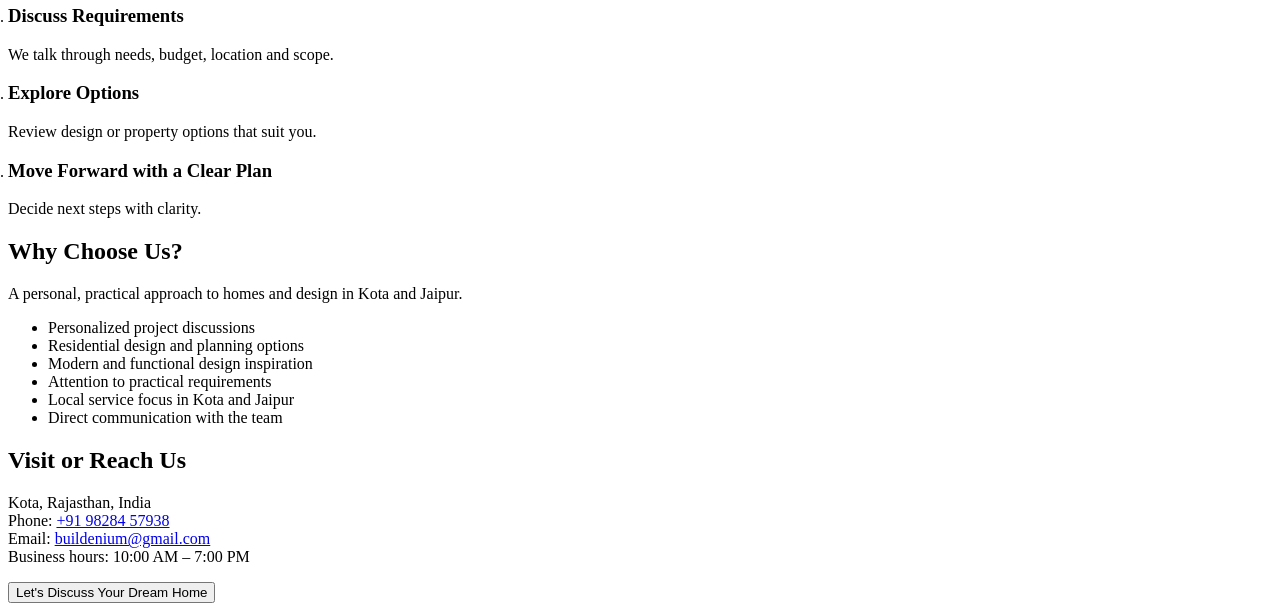
==== commit 8a560fdf: "Rename index-2.html to index.html" ====
--- a/index.html
+++ b/index.html
@@ -1,20 +1,32 @@
-<!DOCTYPE html><html lang="en"><head><meta charset="utf-8"><meta name="viewport" content="width=device-width,initial-scale=1"><meta name="description" content="Homenium Homes: houses and plots in Kota and Jaipur. Residential and luxury homes, trusted deals, genuine properties."><title>Houses and plots in Kota and Jaipur | Homenium Homes</title><link rel="preconnect" href="https://fonts.googleapis.com"><link rel="preconnect" href="https://fonts.gstatic.com" crossorigin><link href="https://fonts.googleapis.com/css2?family=DM+Sans:wght@400;500;700&family=Fraunces:wght@500;600&display=swap" rel="stylesheet"><link rel="stylesheet" href="styles.css"></head><body data-page="index"><div id="site-header"></div><main>
-<section class="hero"><div class="wrap hero-grid">
-<div><p class="hi">घर चाहिए तो Homenium</p><h1>Houses and plots in Kota and Jaipur, planned room by room.</h1>
-<p>Residential and luxury homes with trusted deals and genuine properties. Every plan starts with your requirements, so you see room sizes, ventilation and natural light before you decide.</p>
-<div class="row"><a class="btn" href="properties.html">Browse properties</a><a class="btn ghost" href="contact.html">Talk to us</a></div></div>
-<div class="plan"><svg viewBox="0 0 400 560" role="group" aria-label="Sample 40 by 60 ft luxury house plan"><rect class="room" tabindex="0" role="button" aria-label="Bedroom" data-name="Bedroom" data-note="Attached dressing area and wash room, with light from the open-to-sky court." x="8" y="8" width="180" height="160"/><rect class="room" tabindex="0" role="button" aria-label="Master bedroom" data-name="Master bedroom" data-note="Mirrors the bedroom across the court, with its own dressing and shower area." x="212" y="8" width="180" height="160"/><rect class="room" tabindex="0" role="button" aria-label="Kids bedroom" data-name="Kids bedroom" data-note="Placed beside the hall so it is easy to keep an eye on." x="8" y="180" width="110" height="120"/><rect class="room" tabindex="0" role="button" aria-label="Big hall" data-name="Big hall" data-note="The central living space that the other rooms open into." x="130" y="180" width="170" height="170"/><rect class="room" tabindex="0" role="button" aria-label="Temple" data-name="Temple" data-note="A dedicated puja space beside the staircase." x="310" y="180" width="82" height="56"/><rect class="room" tabindex="0" role="button" aria-label="Guest room" data-name="Guest room" data-note="Sits at the front, close to the porch and entrance." x="8" y="380" width="150" height="172"/><rect class="room" tabindex="0" role="button" aria-label="Porch" data-name="Porch" data-note="Covered parking for a car and a two-wheeler." x="170" y="380" width="110" height="172"/><rect class="room" tabindex="0" role="button" aria-label="Kitchen cum dining" data-name="Kitchen cum dining" data-note="Kitchen and dining combined, with a fridge niche." x="292" y="380" width="100" height="172"/><text x="98" y="92">Bedroom</text><text x="302" y="92">Master bedroom</text><text x="63" y="244">Kids bedroom</text><text x="215" y="268">Big hall</text><text x="351" y="212">Temple</text><text x="83" y="472">Guest room</text><text x="225" y="472">Porch</text><text x="342" y="472">Kitchen + dining</text></svg><div class="plan-cap"><span id="room-info"><b>Tap a room</b> to see how it is planned.</span><span>40 × 60 ft</span></div></div>
-</div></section>
-<section><div class="wrap"><div class="facts">
-<div><strong>Kota and Jaipur</strong><span>Houses and plots in both cities</span></div>
-<div><strong>Residential and luxury</strong><span>Homes for every kind of family</span></div>
-<div><strong>Trusted deals</strong><span>Genuine properties only</span></div>
-<div><strong>98284 57938</strong><span>Call us, 10:00 AM to 7:00 PM</span></div></div></div></section>
-<section class="stone"><div class="wrap"><div class="head"><h2>What you can do with us</h2><p class="lead">Find a property, plan your home, or visit our Kota office.</p></div>
-<div class="grid">
-<article class="card"><div class="body"><h3>Buy a house or plot</h3><p>Residential and luxury homes in Kota and Jaipur.</p><a href="properties.html">See properties</a></div></article>
-<article class="card"><div class="body"><h3>Plan your home</h3><p>2D and 3D floor plans, made after we understand your requirements.</p><a href="services.html">See design services</a></div></article>
-<article class="card"><div class="body"><h3>Visit us in Kota</h3><p>Gulmohar St, behind Akashwani Colony, Sarswati Colony.</p><a href="contact.html">Get directions</a></div></article>
+<!DOCTYPE html>
+<html lang="en"><head><meta charset="utf-8"><meta name="viewport" content="width=device-width,initial-scale=1">
+<title>Homenium Homes | Houses, Plots & Interior Design in Kota & Jaipur</title><meta name="description" content="Homenium Homes offers residential houses and plots, architecture, 2D/3D floor plans, 3D elevations, interior design and farmhouse projects in Kota and Jaipur.">
+<!-- canonical: add <link rel="canonical" href="https://YOUR-DOMAIN/index.html"> after deployment -->
+<meta property="og:title" content="Homenium Homes | Houses, Plots & Interior Design in Kota & Jaipur"><meta property="og:description" content="Homenium Homes offers residential houses and plots, architecture, 2D/3D floor plans, 3D elevations, interior design and farmhouse projects in Kota and Jaipur."><meta property="og:type" content="website"><meta property="og:locale" content="en_IN">
+<link rel="icon" href="images/favicon.svg" type="image/svg+xml">
+<link rel="preconnect" href="https://fonts.googleapis.com"><link rel="preconnect" href="https://fonts.gstatic.com" crossorigin>
+<link href="https://fonts.googleapis.com/css2?family=Inter:wght@400;500;600&family=Playfair+Display:wght@400;500&display=swap" rel="stylesheet">
+<link rel="stylesheet" href="styles.css"></head>
+<body data-page="index.html"><div id="site-header"></div><main>
+<section class="hero"><div class="wrap"><h1>Designed Around Your Dreams.<br>Built for the Way You Live.</h1>
+<p>Discover thoughtfully designed homes, architectural planning, beautiful interiors, and property solutions in Kota and Jaipur.</p>
+<div class="row"><a class="btn" href="services.html">Explore Our Services</a><button class="btn ghost" data-wa="Hello Homenium Homes, I visited your website and would like to discuss a property or design-related requirement in Kota or Jaipur. Please share the details.">Talk to Our Team</button></div>
+<span class="loc">Kota | Jaipur | Rajasthan</span></div></section>
+<section class="sec"><div class="wrap split"><div><h2>More Than a House. A Place to Call Home.</h2></div><div><p>A home works when it fits the way you live. Careful planning, honest conversations and attention to small details help shape spaces that feel right on day one and stay practical for years.</p><p style="margin-top:1rem">Whether you are choosing a property, planning a new house or reimagining your interiors, we start by understanding your needs.</p></div></div></section>
+<section class="sec alt"><div class="wrap"><div class="head rv"><h2>Our Services</h2><p>From the first plan to the final finish, explore how we can help.</p></div><div class="grid">
+<article class="card rv"><div class="ph" role="img" aria-label="Residential Properties visual"><span>Residential Properties</span></div><div class="in"><h3>Residential Properties</h3><p>Houses and plots in Kota and Jaipur.</p><a class="more" href="services.html#property" aria-label="Explore Residential Properties service">Explore Service</a></div></article>
+<article class="card rv"><div class="ph" role="img" aria-label="Architecture &amp; Planning visual"><span>Architecture &amp; Planning</span></div><div class="in"><h3>Architecture &amp; Planning</h3><p>Thoughtful layouts for residential projects.</p><a class="more" href="services.html#planning" aria-label="Explore Architecture &amp; Planning service">Explore Service</a></div></article>
+<article class="card rv"><div class="ph" role="img" aria-label="2D &amp; 3D Floor Plans visual"><span>2D &amp; 3D Floor Plans</span></div><div class="in"><h3>2D &amp; 3D Floor Plans</h3><p>Visualize your home before construction.</p><a class="more" href="services.html#plans" aria-label="Explore 2D &amp; 3D Floor Plans service">Explore Service</a></div></article>
+<article class="card rv"><div class="ph" role="img" aria-label="3D Elevation Design visual"><span>3D Elevation Design</span></div><div class="in"><h3>3D Elevation Design</h3><p>Explore exterior concepts for your dream house.</p><a class="more" href="services.html#elevation" aria-label="Explore 3D Elevation Design service">Explore Service</a></div></article>
+<article class="card rv"><div class="ph" role="img" aria-label="Interior Design visual"><span>Interior Design</span></div><div class="in"><h3>Interior Design</h3><p>Beautiful living rooms, bedrooms, kitchens, and interiors.</p><a class="more" href="services.html#interior" aria-label="Explore Interior Design service">Explore Service</a></div></article>
+<article class="card rv"><div class="ph" role="img" aria-label="Construction &amp; Farmhouse Projects visual"><span>Construction &amp; Farmhouse Projects</span></div><div class="in"><h3>Construction &amp; Farmhouse Projects</h3><p>Support for residential construction and farmhouse planning.</p><a class="more" href="services.html#construction" aria-label="Explore Construction &amp; Farmhouse Projects service">Explore Service</a></div></article>
 </div></div></section>
-<section class="dark"><div class="wrap split"><h2>Plan first, then build.</h2><div><p>Good planning shows you every room dimension, how air moves through the house and where natural light falls. We plan after getting your requirements, so the plan fits your family and not a template.</p><div class="row"><a class="btn" href="contact.html">Share your requirements</a></div></div></div></section>
+<section class="sec"><div class="wrap"><div class="head rv"><p class="eyebrow">Design Inspiration</p><h2>Concept Gallery</h2><p>A selection of design inspiration and concepts. These are reference visuals, not completed projects.</p></div><div class="grid">
+<div class="ph rv" role="img" aria-label="Modern luxury house concept"><span>Modern Luxury House</span></div><div class="ph rv" role="img" aria-label="Contemporary front elevation concept"><span>Contemporary Front Elevation</span></div><div class="ph rv" role="img" aria-label="Elegant living room concept"><span>Elegant Living Room</span></div>
+<div class="ph rv" role="img" aria-label="Premium bedroom interior concept"><span>Premium Bedroom Interior</span></div><div class="ph rv" role="img" aria-label="Modern kitchen interior concept"><span>Modern Kitchen Interior</span></div><div class="ph rv" role="img" aria-label="Farmhouse design concept"><span>Farmhouse Design Concept</span></div></div>
+<div class="row"><a class="btn" href="projects.html">Explore Our Gallery</a></div></div></section>
+<section class="sec dark"><div class="wrap"><div class="head rv"><h2>Our Process</h2><p>Timelines and costs depend on the project and are confirmed after discussion.</p></div><ol class="steps" style="padding:0">
+<li class="rv"><h3>Tell Us Your Vision</h3><p>Share what you imagine for your home or property.</p></li><li class="rv"><h3>Discuss Requirements</h3><p>We talk through needs, budget, location and scope.</p></li><li class="rv"><h3>Explore Options</h3><p>Review design or property options that suit you.</p></li><li class="rv"><h3>Move Forward with a Clear Plan</h3><p>Decide next steps with clarity.</p></li></ol></div></section>
+<section class="sec"><div class="wrap split"><div class="rv"><h2>Why Choose Us?</h2><p style="margin-top:1rem">A personal, practical approach to homes and design in Kota and Jaipur.</p></div><ul class="ticks rv"><li>Personalized project discussions</li><li>Residential design and planning options</li><li>Modern and functional design inspiration</li><li>Attention to practical requirements</li><li>Local service focus in Kota and Jaipur</li><li>Direct communication with the team</li></ul></div></section>
+<section class="sec alt"><div class="wrap split"><div><h2>Visit or Reach Us</h2><p style="margin-top:1rem">Kota, Rajasthan, India<br>Phone: <a href="tel:+919828457938">+91 98284 57938</a><br>Email: <a href="mailto:buildenium@gmail.com">buildenium@gmail.com</a><br>Business hours: 10:00 AM – 7:00 PM</p></div><div><button class="btn" data-wa="Hello Homenium Homes, I visited your website and would like to discuss a property or design-related requirement in Kota or Jaipur. Please share the details.">Let's Discuss Your Dream Home</button></div></div></section>
 </main><div id="site-footer"></div><script src="js/main.js"></script></body></html>
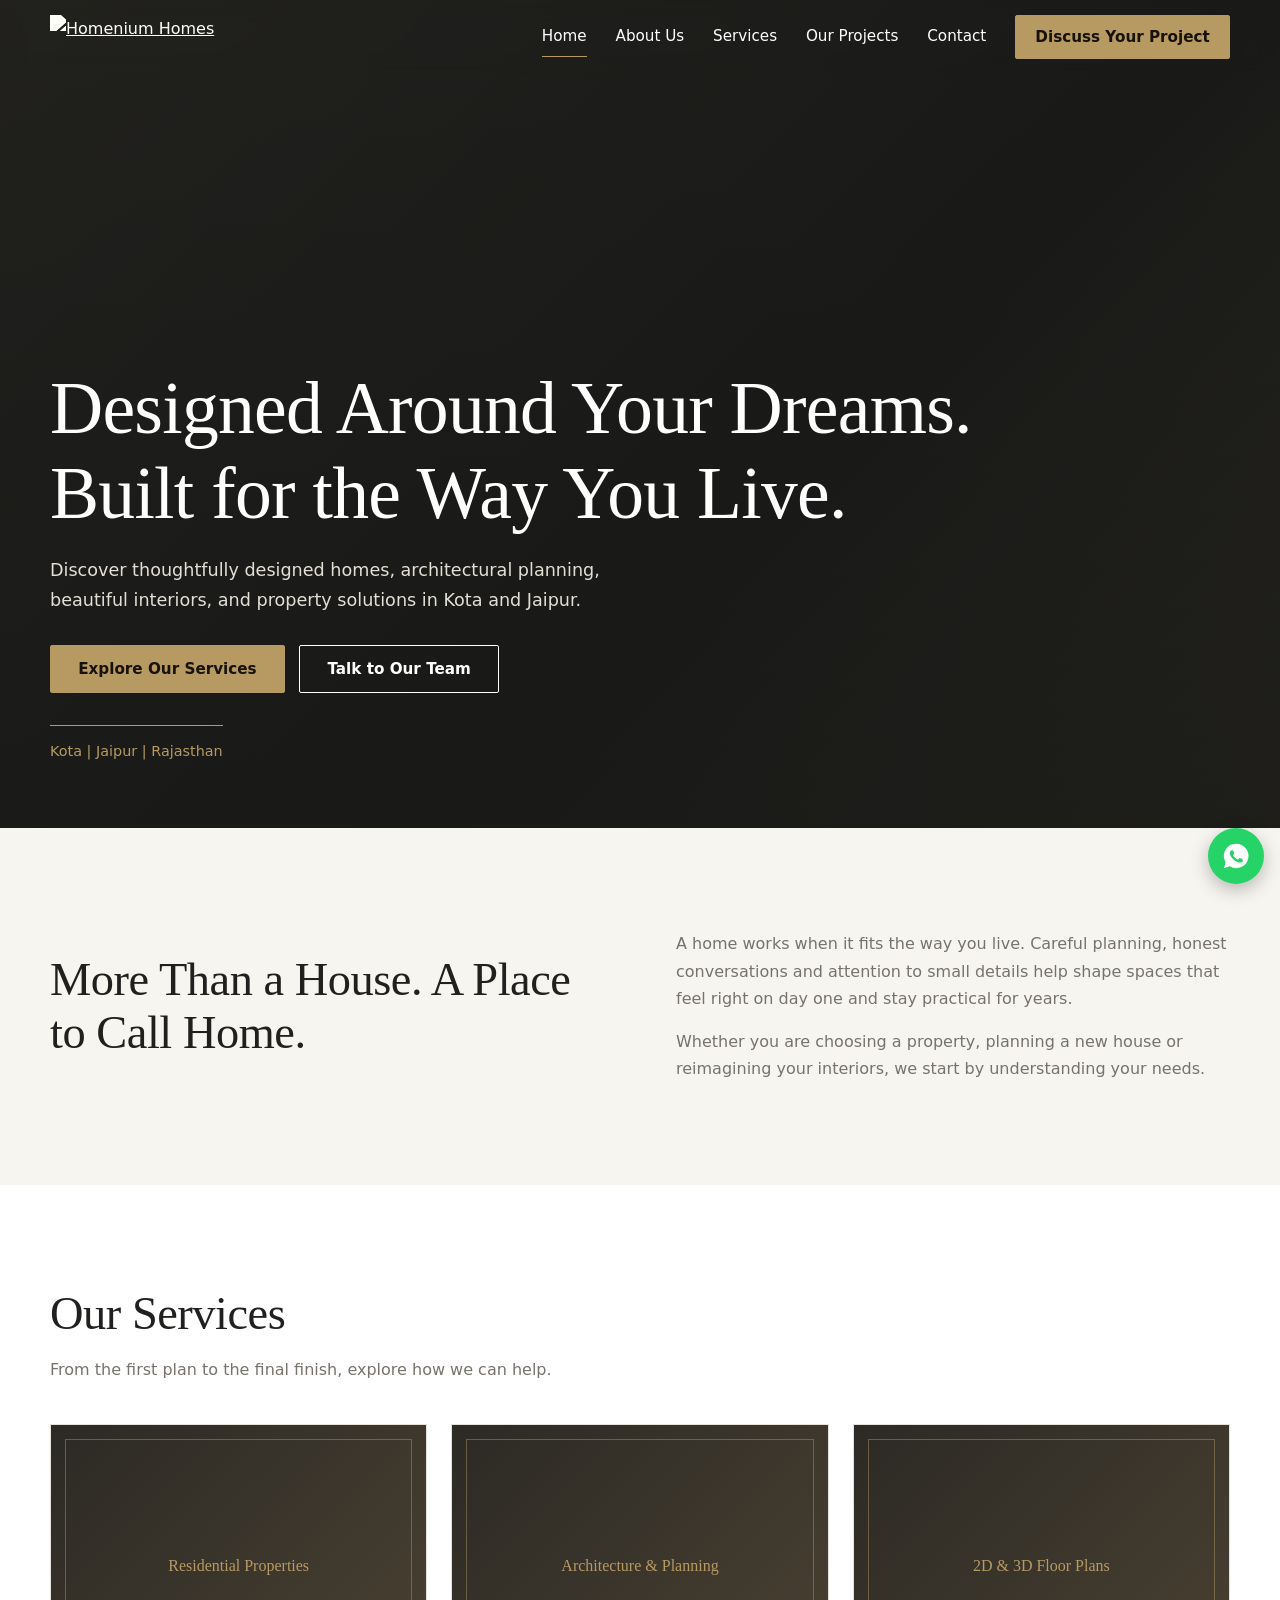
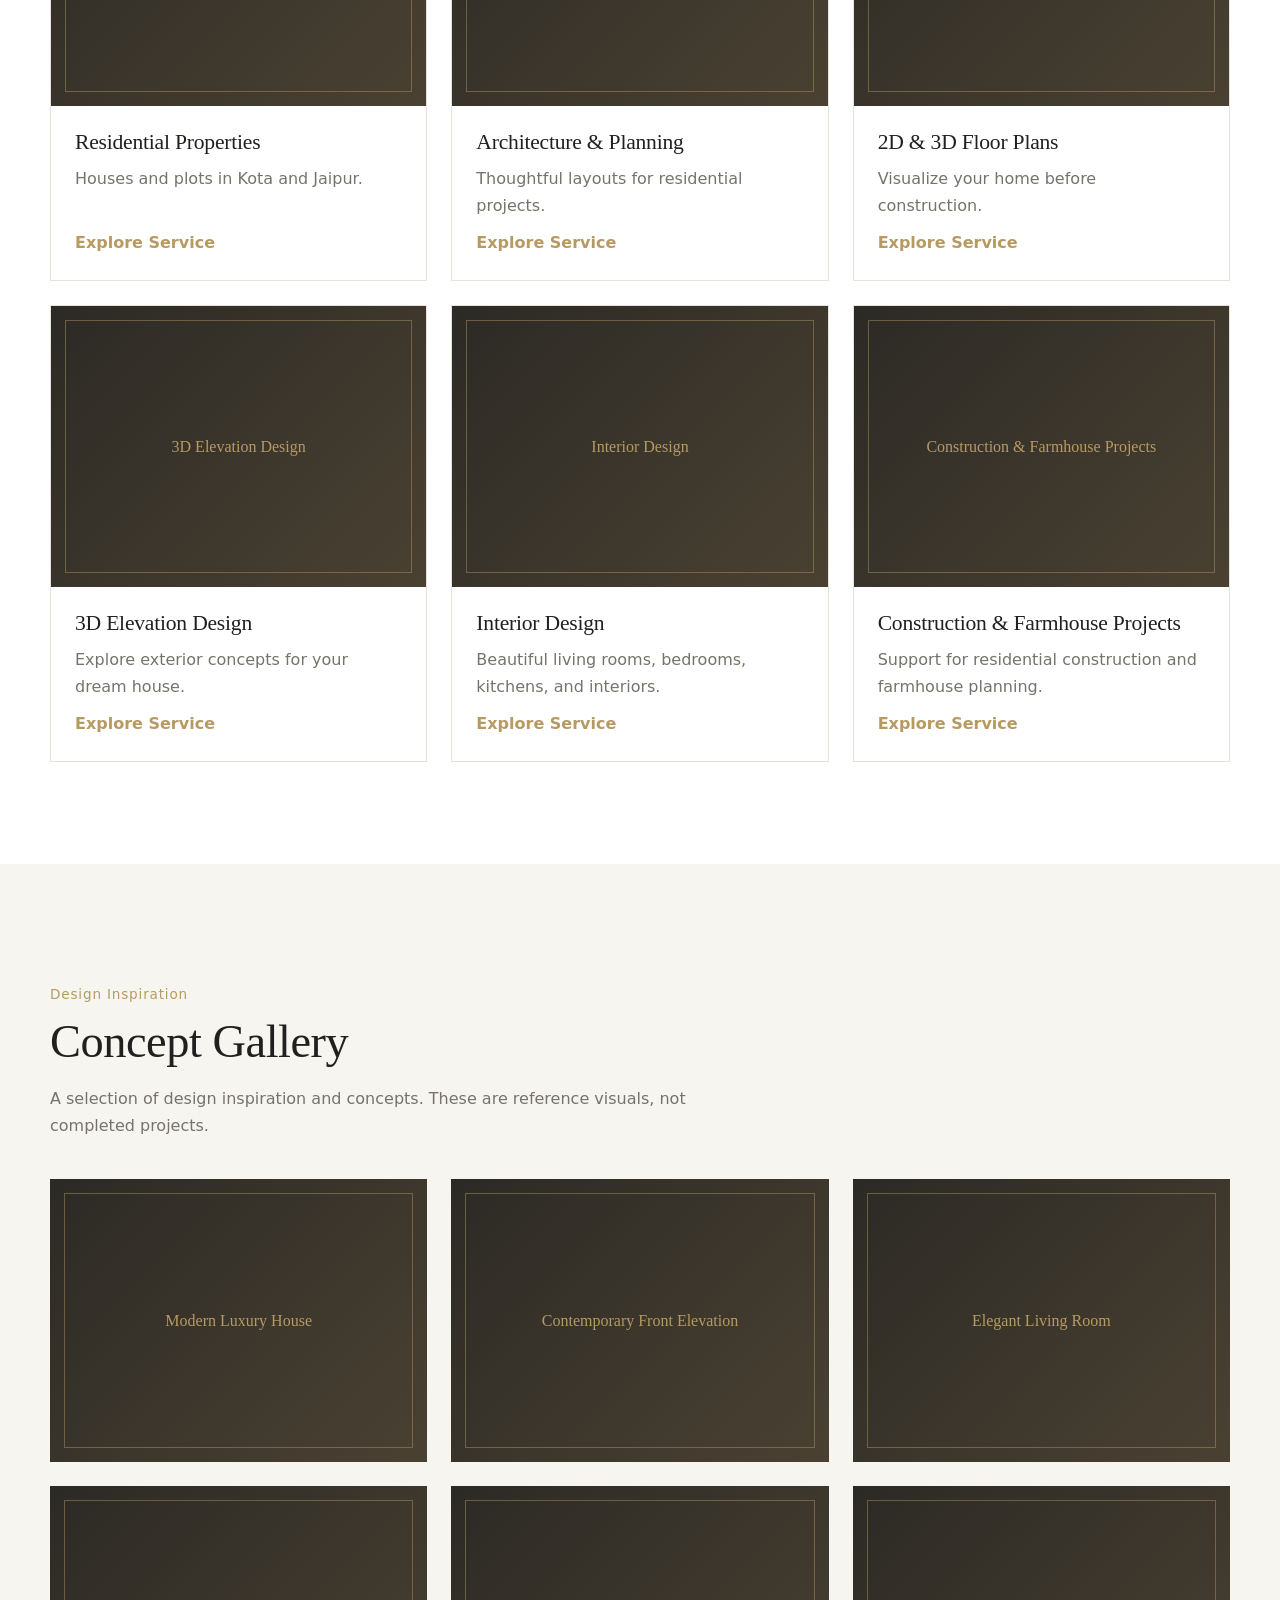
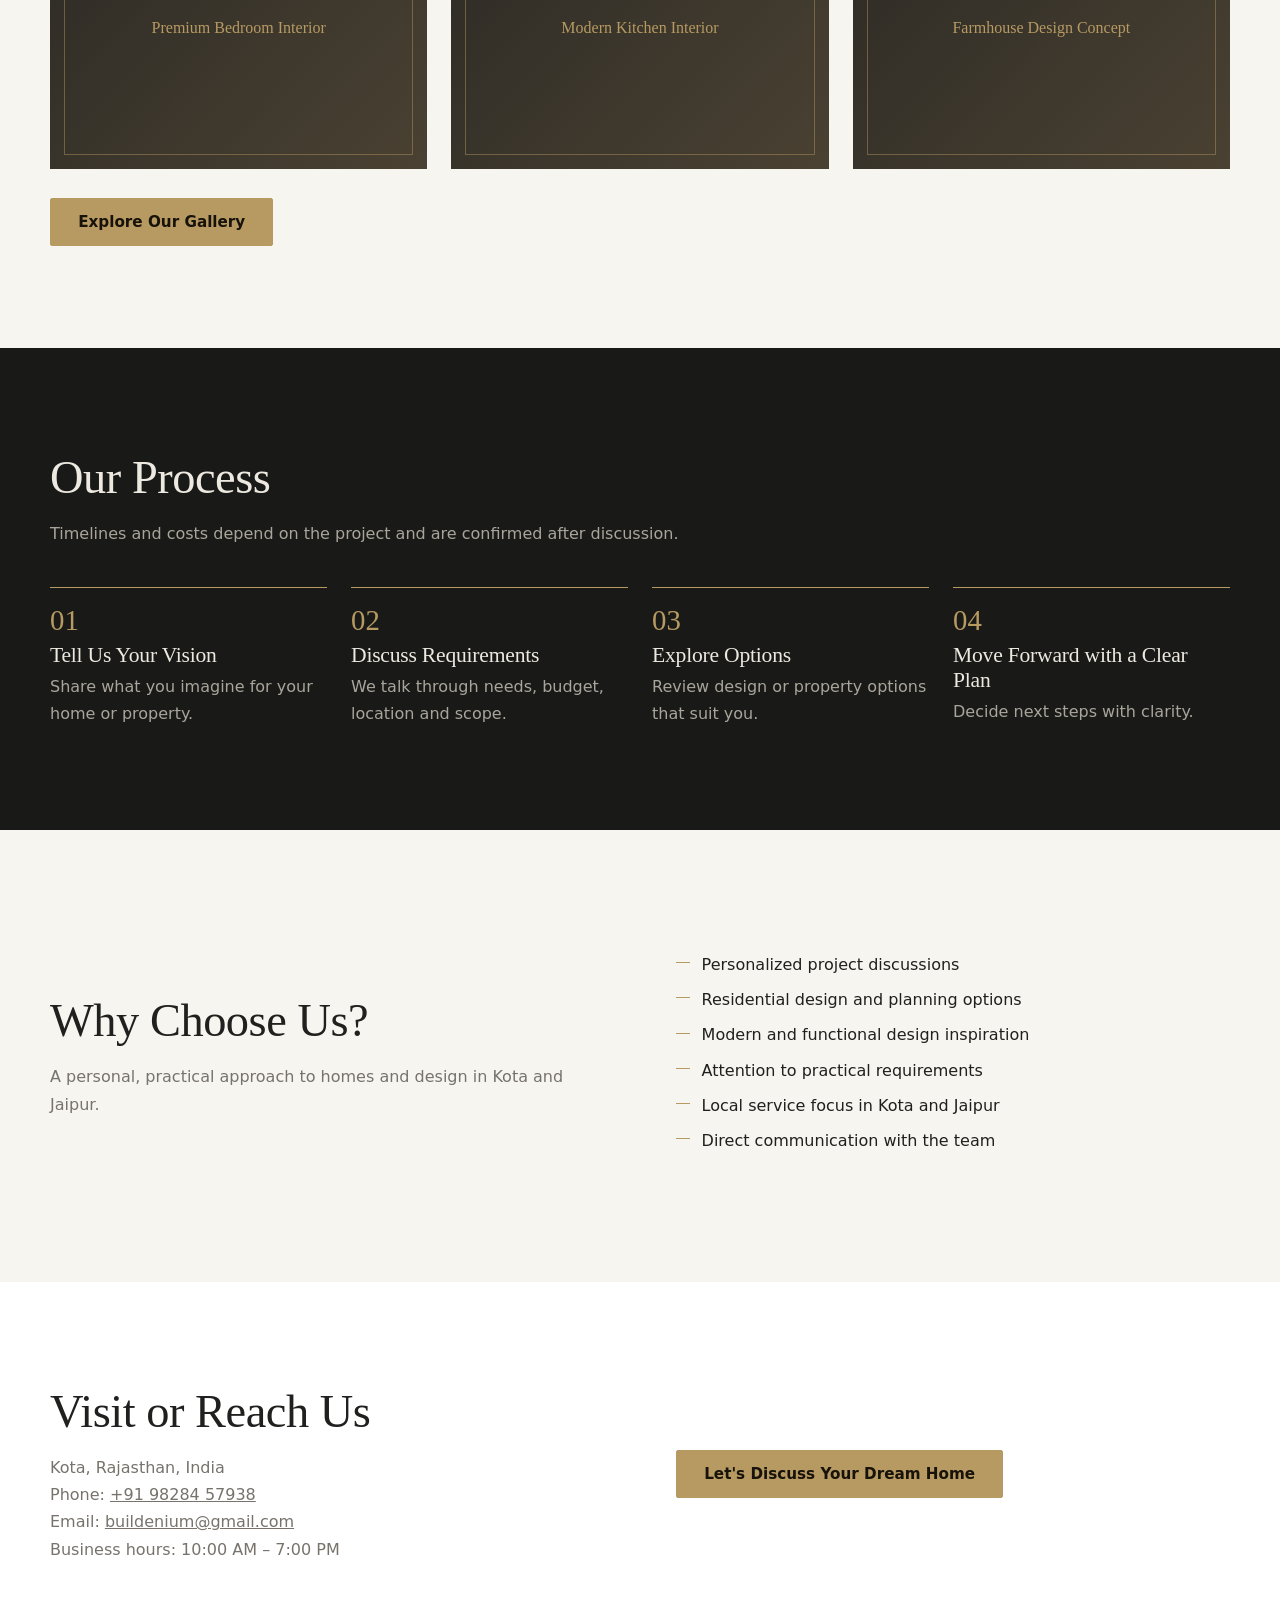
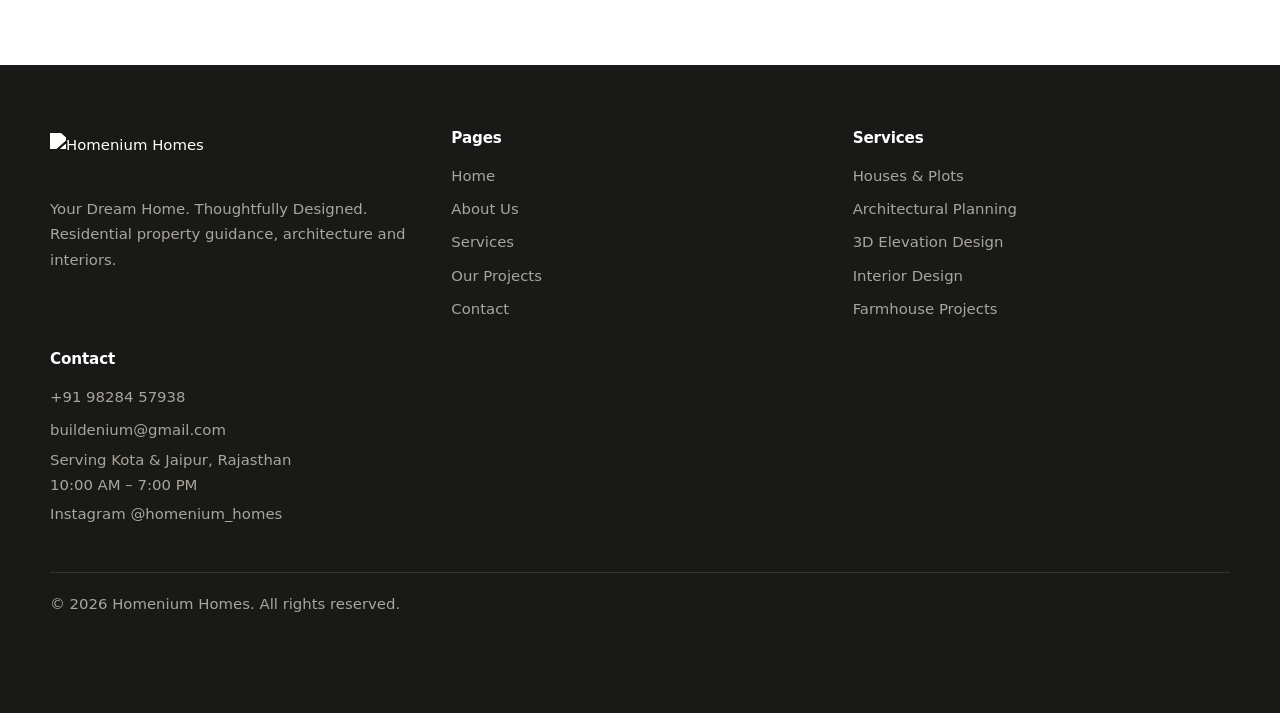
==== commit c31d872e: "Fix script source path in index.html" ====
--- a/index.html
+++ b/index.html
@@ -29,4 +29,4 @@
 <li class="rv"><h3>Tell Us Your Vision</h3><p>Share what you imagine for your home or property.</p></li><li class="rv"><h3>Discuss Requirements</h3><p>We talk through needs, budget, location and scope.</p></li><li class="rv"><h3>Explore Options</h3><p>Review design or property options that suit you.</p></li><li class="rv"><h3>Move Forward with a Clear Plan</h3><p>Decide next steps with clarity.</p></li></ol></div></section>
 <section class="sec"><div class="wrap split"><div class="rv"><h2>Why Choose Us?</h2><p style="margin-top:1rem">A personal, practical approach to homes and design in Kota and Jaipur.</p></div><ul class="ticks rv"><li>Personalized project discussions</li><li>Residential design and planning options</li><li>Modern and functional design inspiration</li><li>Attention to practical requirements</li><li>Local service focus in Kota and Jaipur</li><li>Direct communication with the team</li></ul></div></section>
 <section class="sec alt"><div class="wrap split"><div><h2>Visit or Reach Us</h2><p style="margin-top:1rem">Kota, Rajasthan, India<br>Phone: <a href="tel:+919828457938">+91 98284 57938</a><br>Email: <a href="mailto:buildenium@gmail.com">buildenium@gmail.com</a><br>Business hours: 10:00 AM – 7:00 PM</p></div><div><button class="btn" data-wa="Hello Homenium Homes, I visited your website and would like to discuss a property or design-related requirement in Kota or Jaipur. Please share the details.">Let's Discuss Your Dream Home</button></div></div></section>
-</main><div id="site-footer"></div><script src="js/main.js"></script></body></html>
+</main><div id="site-footer"></div><script src="main.js"></script></body></html>
--- a/styles.css
+++ b/styles.css
@@ -0,0 +1,64 @@
+:root{--bg:#F7F5F0;--w:#fff;--tx:#20201E;--mut:#77736C;--gold:#B79A62;--dk:#191A18;--bd:#E7E2D9;--serif:"Playfair Display",Georgia,serif;--sans:Inter,system-ui,-apple-system,"Segoe UI",Roboto,sans-serif;--max:1180px}
+*{box-sizing:border-box;margin:0}html{scroll-behavior:smooth;scroll-padding-top:84px}
+body{font:16px/1.7 var(--sans);color:var(--tx);background:var(--bg);overflow-x:hidden}
+img,svg{max-width:100%;display:block}a{color:inherit}
+h1,h2,h3{font-family:var(--serif);font-weight:500;line-height:1.15;letter-spacing:-.01em}
+h1{font-size:clamp(2.3rem,6.5vw,4.6rem)}h2{font-size:clamp(1.8rem,4vw,2.9rem)}h3{font-size:1.35rem}
+p{color:var(--mut)}.wrap{width:min(var(--max),100% - 2.5rem);margin-inline:auto}
+.sec{padding:clamp(3.5rem,8vw,6.5rem) 0}.sec.dark{background:var(--dk);color:#EDE9E0}.dark p{color:#A9A59B}.alt{background:var(--w)}
+.eyebrow{color:var(--gold);font-size:.85rem;letter-spacing:.06em;margin-bottom:.6rem}
+.head{max-width:680px;margin-bottom:2.5rem}.head p{margin-top:1rem}
+:focus-visible{outline:2px solid var(--gold);outline-offset:3px}
+.btn{display:inline-flex;align-items:center;justify-content:center;min-height:48px;padding:.8rem 1.7rem;border:1px solid var(--gold);background:var(--gold);color:#17120a;font:600 .95rem var(--sans);text-decoration:none;cursor:pointer;border-radius:2px;transition:background .25s,color .25s,transform .25s}
+.btn:hover{background:transparent;color:var(--gold);transform:translateY(-2px)}
+.btn.ghost{background:transparent;color:inherit;border-color:currentColor}.btn.ghost:hover{background:var(--gold);color:#17120a;border-color:var(--gold)}
+.row{display:flex;flex-wrap:wrap;gap:.9rem;margin-top:1.8rem}
+/* header */
+.hdr{position:fixed;inset:0 0 auto;z-index:50;background:rgba(247,245,240,.96);backdrop-filter:blur(10px);border-bottom:1px solid var(--bd);transition:background .3s}
+.hdr.over{background:transparent;border-color:transparent;color:#fff}
+.hdr .wrap{display:flex;align-items:center;justify-content:space-between;height:74px;gap:1rem}
+.logo img{height:44px;width:auto}.hdr.over .logo img{filter:brightness(0) invert(1) sepia(.3)}
+.nav{display:flex;align-items:center;gap:1.8rem}.nav a{text-decoration:none;font-size:.95rem;padding:.4rem 0;border-bottom:1px solid transparent}
+.nav a:hover,.nav a[aria-current]{border-color:var(--gold)}.nav .btn{padding:.6rem 1.2rem;min-height:44px;border-bottom:1px solid var(--gold)}
+.burger{display:none;width:48px;height:48px;background:none;border:0;color:inherit;cursor:pointer}
+.burger span,.burger span:before,.burger span:after{display:block;width:24px;height:2px;background:currentColor;margin:auto;position:relative;transition:.3s}
+.burger span:before,.burger span:after{content:"";position:absolute;left:0}.burger span:before{top:-7px}.burger span:after{top:7px}
+.burger[aria-expanded=true] span{background:transparent}.burger[aria-expanded=true] span:before{top:0;transform:rotate(45deg)}.burger[aria-expanded=true] span:after{top:0;transform:rotate(-45deg)}
+@media(max-width:900px){.burger{display:block}.nav{position:fixed;inset:74px 0 auto;flex-direction:column;align-items:stretch;gap:0;background:var(--bg);color:var(--tx);padding:1rem 1.5rem 2rem;border-bottom:1px solid var(--bd);transform:translateY(-120%);opacity:0;visibility:hidden;transition:.35s}.nav.open{transform:none;opacity:1;visibility:visible}.nav a{padding:1rem 0;border-bottom:1px solid var(--bd)}.nav .btn{margin-top:1rem}}
+/* hero */
+.hero{min-height:92vh;display:flex;align-items:flex-end;color:#fff;padding:9rem 0 4rem;background:linear-gradient(180deg,rgba(25,26,24,.55),rgba(25,26,24,.85)),var(--hero,none),linear-gradient(135deg,#2c2a25,#191A18 60%,#3a3225);background-size:cover;background-position:center}
+.hero.sm{min-height:62vh}.hero p{color:#E3DFD5;max-width:560px;margin-top:1.3rem;font-size:1.1rem}.hero .loc{display:inline-block;margin-top:2rem;padding-top:.8rem;border-top:1px solid var(--gold);color:var(--gold);font-size:.9rem}
+/* layout */
+.grid{display:grid;gap:1.5rem;grid-template-columns:repeat(auto-fit,minmax(min(100%,300px),1fr))}
+.split{display:grid;gap:2.5rem;align-items:center;grid-template-columns:1fr}
+@media(min-width:860px){.split{grid-template-columns:1fr 1fr;gap:4.5rem}.svc:nth-of-type(even) .split>.ph{order:2}}
+.card{background:var(--w);border:1px solid var(--bd);display:flex;flex-direction:column;transition:border-color .3s,transform .3s}.card:hover{border-color:var(--gold);transform:translateY(-4px)}
+.card .in{padding:1.5rem;display:flex;flex-direction:column;gap:.6rem;flex:1}.card a.more{margin-top:auto;color:var(--gold);font-weight:600;text-decoration:none}
+.ph{position:relative;aspect-ratio:4/3;background:linear-gradient(135deg,#2c2a25,#4a4132);display:grid;place-items:center;color:var(--gold);overflow:hidden;text-align:center;padding:1rem;font-family:var(--serif)}
+.ph:before{content:"";position:absolute;inset:14px;border:1px solid rgba(183,154,98,.45)}.ph img{position:absolute;inset:0;width:100%;height:100%;object-fit:cover}
+.ticks{list-style:none;padding:0;margin:1.2rem 0 1.6rem;display:grid;gap:.5rem}.ticks li{padding-left:1.6rem;position:relative}.ticks li:before{content:"";position:absolute;left:0;top:.7em;width:.9rem;height:1px;background:var(--gold)}
+.steps{counter-reset:s;display:grid;gap:1.5rem;grid-template-columns:repeat(auto-fit,minmax(min(100%,230px),1fr))}.steps li{list-style:none;counter-increment:s;border-top:1px solid var(--gold);padding-top:1rem}
+.steps li:before{content:"0" counter(s);font:1.8rem var(--serif);color:var(--gold)}.steps h3{margin:.3rem 0}
+.cta{text-align:center}.cta .wrap{max-width:720px}.cta .row{justify-content:center}
+.note{font-size:.88rem;color:var(--mut);margin-top:1.2rem}
+/* gallery */
+.filters{display:flex;gap:.6rem;overflow-x:auto;padding-bottom:.5rem;margin-bottom:2rem}.filters button{flex:none;min-height:44px;padding:.5rem 1.1rem;background:var(--w);border:1px solid var(--bd);cursor:pointer;font:.9rem var(--sans);color:var(--tx)}
+.filters button[aria-pressed=true]{background:var(--dk);color:#fff;border-color:var(--dk)}
+.gal{display:grid;gap:1.2rem;grid-template-columns:repeat(auto-fill,minmax(min(100%,300px),1fr))}
+.item{padding:0;border:0;background:none;text-align:left;cursor:pointer;font:inherit;color:inherit}.item .ph{aspect-ratio:4/5;transition:transform .5s}.item:hover .ph{transform:scale(1.02)}
+.item .cap{padding:.8rem 0}.item .cap small{color:var(--gold);display:block}
+.lb{position:fixed;inset:0;z-index:100;background:rgba(10,10,9,.94);display:none;place-items:center;padding:1.5rem}.lb.on{display:grid}
+.lb .ph{width:min(900px,100%);aspect-ratio:3/2}.lb p{color:#ddd;text-align:center;margin-top:1rem}.lb .x{position:absolute;top:1rem;right:1rem;width:48px;height:48px;font-size:2rem;background:none;border:1px solid var(--gold);color:#fff;cursor:pointer}
+/* contact */
+.cbox{padding:1.6rem;background:var(--w);border:1px solid var(--bd)}.cbox h3{font-size:1.1rem;margin-bottom:.4rem}.cbox a{text-decoration:none;color:var(--tx)}
+form{display:grid;gap:1.1rem;grid-template-columns:1fr 1fr}form .f{display:grid;gap:.35rem}form .full{grid-column:1/-1}
+label{font-size:.9rem;font-weight:500}input,select,textarea{width:100%;min-height:48px;padding:.75rem .9rem;font:1rem var(--sans);background:var(--w);border:1px solid var(--bd);border-radius:2px;color:var(--tx)}
+input:focus,select:focus,textarea:focus{border-color:var(--gold);outline:0}.err{color:#a33;font-size:.82rem;min-height:1em}[aria-invalid=true]{border-color:#a33}
+#msg{grid-column:1/-1;padding:1rem;border-left:3px solid var(--gold);background:var(--w);display:none}#msg.on{display:block}
+@media(max-width:640px){form{grid-template-columns:1fr}}
+/* footer */
+.ft{background:var(--dk);color:#CFCBC1;padding:4rem 0 6rem}.ft p,.ft a{color:#A9A59B;font-size:.93rem}.ft a{text-decoration:none;display:block;padding:.25rem 0}.ft a:hover{color:var(--gold)}
+.ft h3{font:600 .95rem var(--sans);color:#fff;margin-bottom:.8rem}.ft .logo img{filter:brightness(0) invert(1) sepia(.3)}.copy{border-top:1px solid #33342f;margin-top:2.5rem;padding-top:1.2rem;font-size:.85rem}
+.wa{position:fixed;right:1rem;bottom:1rem;z-index:60;width:56px;height:56px;border-radius:50%;background:#25D366;display:grid;place-items:center;box-shadow:0 6px 18px rgba(0,0,0,.25);border:0;cursor:pointer}.wa svg{width:30px;fill:#fff}
+.rv{opacity:0;transform:translateY(18px);transition:opacity .7s,transform .7s}.rv.in{opacity:1;transform:none}
+@media(prefers-reduced-motion:reduce){*{transition:none!important;scroll-behavior:auto}.rv{opacity:1;transform:none}}
